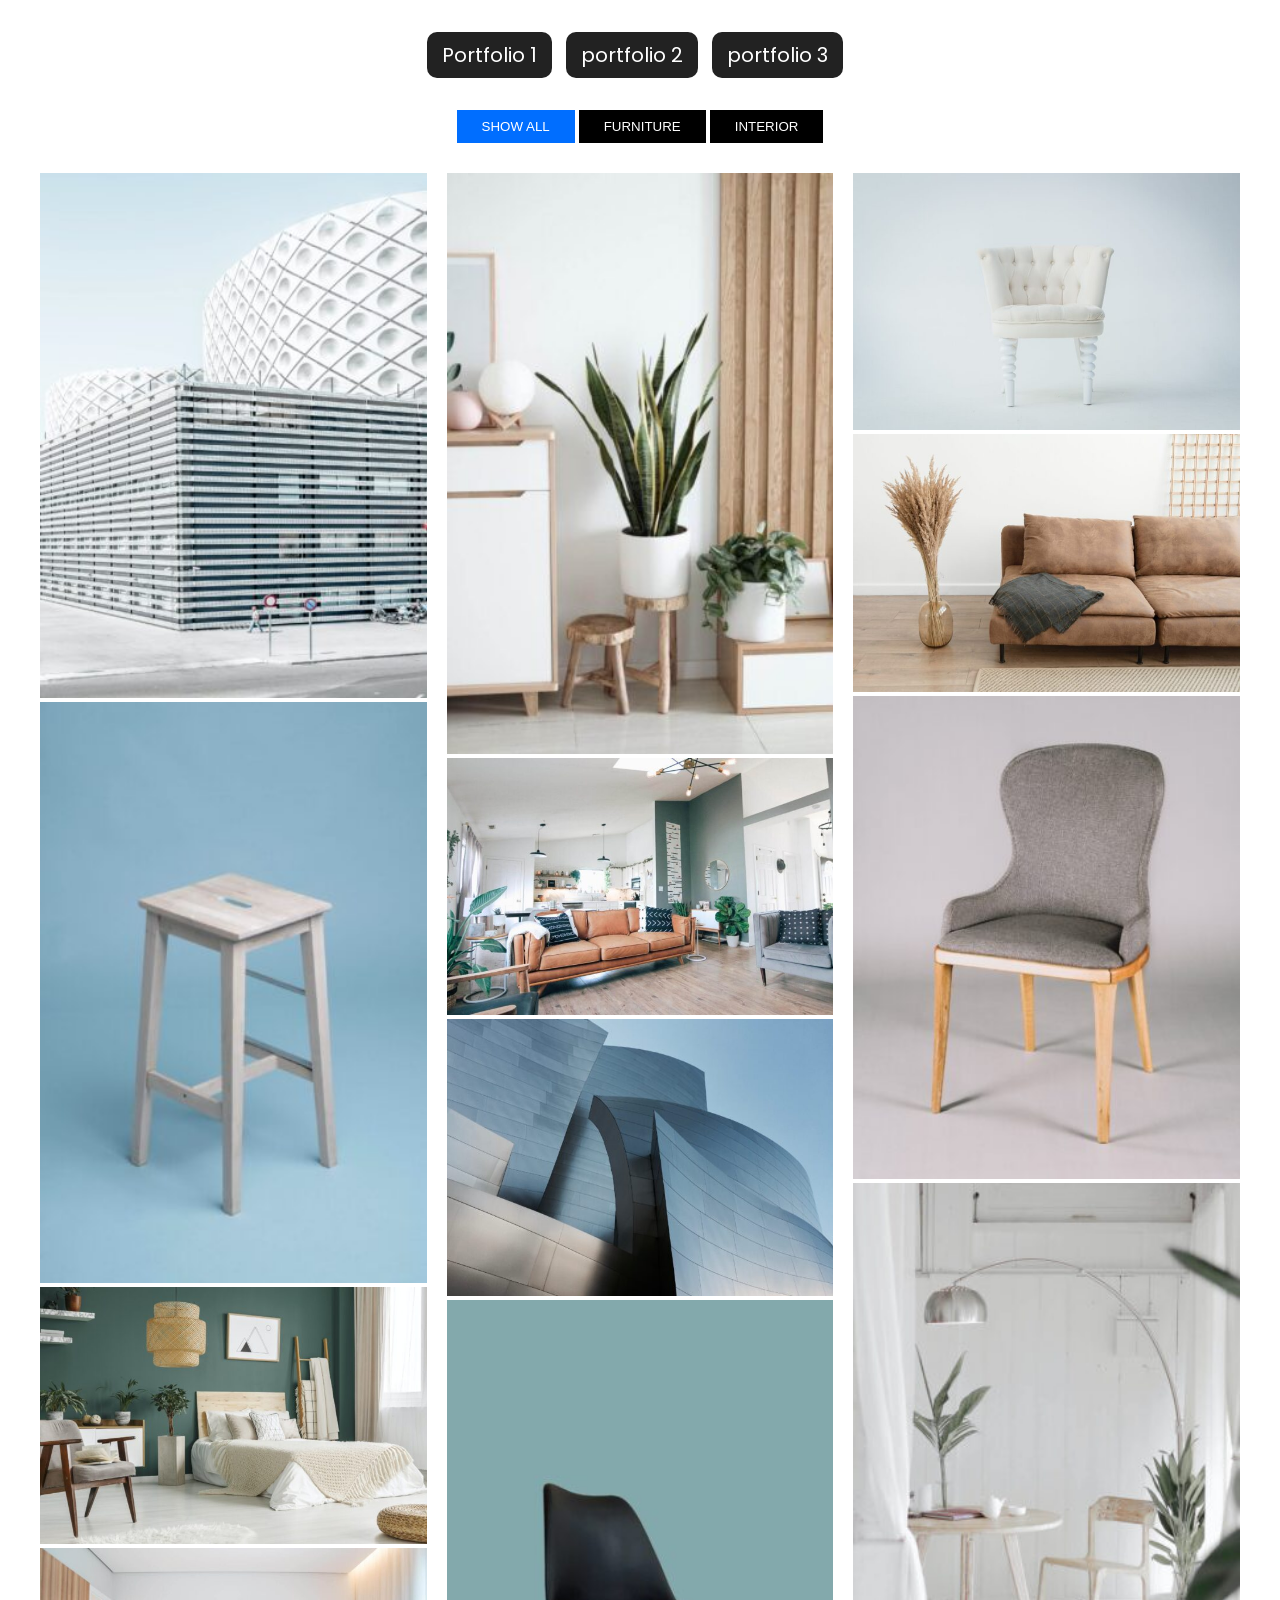
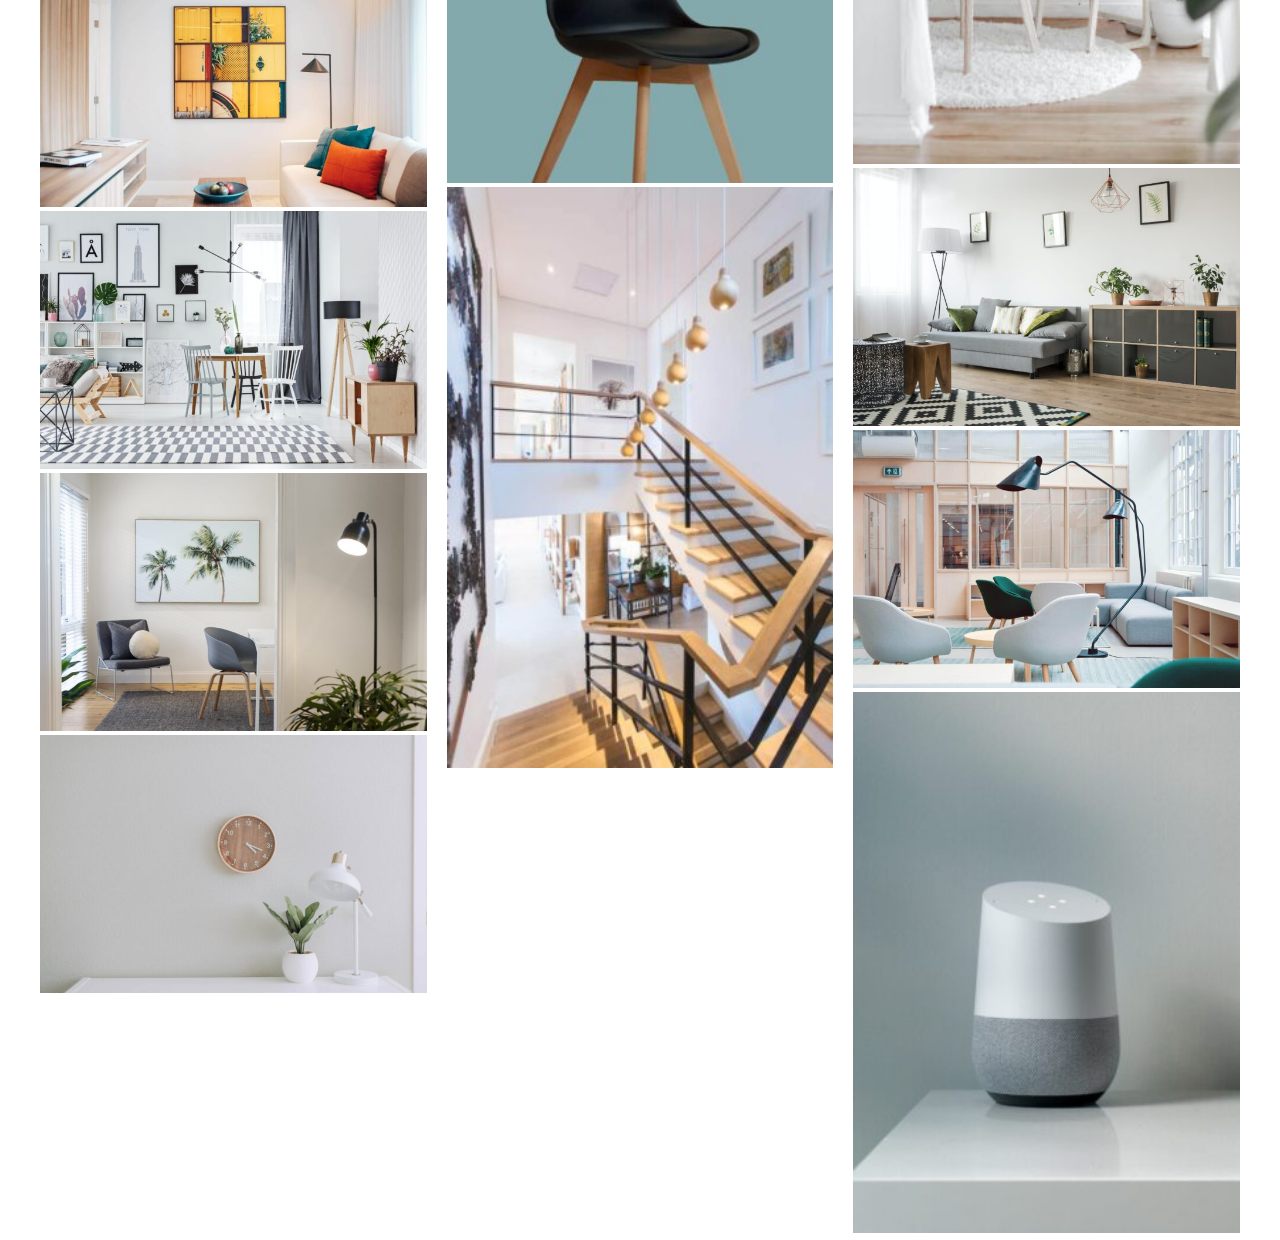
==== portfolio2.html @ a108051e "update file" ====
<!DOCTYPE html>
<html lang="en">
  <head>
    <meta charset="UTF-8" />
    <meta name="viewport" content="width=device-width, initial-scale=1.0" />
    <title>portfolio section 2</title>
    <!-- ========== grid css ========== -->
    <link rel="stylesheet" href="assets/css/grid.css" />
    <!-- ========== style css ========== -->
    <link rel="stylesheet" href="assets/css/style.css" />
    <!-- ========== justified-gallery-css ========== -->
    <link rel="stylesheet" href="assets/css/justifiedGallery.css" />
  </head>
  <body>
    <!-- ========== portfolio-2 start =========== -->
    <div class="pagination">
      <a href="index.html" class="active">Portfolio 1</a>
      <a href="portfolio2.html">portfolio 2</a>
      <a href="portfolio3.html">portfolio 3</a>
    </div>
    <section class="portfolio2">
      <div class="row">
        <div class="col-lg-12">
          <div class="portfolio-menu mb-30">
            <button class="active" data-filter="*">show all</button>
            <button data-filter=".cat1">Furniture</button>
            <button data-filter=".cat2">Interior</button>
          </div>
        </div>
      </div>
      <div class="row portfolio-active">
        <div class="col-lg-4 grid-item cat2">
          <div class="portfolio2__item">
            <img src="assets/img/img13.jpg" alt="portfolio2" />
            <div class="portfolio2__item__content">
              <div class="portfolio2__item__main">
                <div class="portfolio2__item__title">
                  <h3>Amet Facilisis</h3>
                  <span>Addison Riley</span>
                </div>
                <a href="#">view</a>
              </div>
            </div>
          </div>
        </div>

        <div class="col-lg-4 grid-item cat2 cat1">
          <div class="portfolio2__item">
            <img src="assets/img/img7.jpg" alt="portfolio2" />
            <div class="portfolio2__item__content">
              <div class="portfolio2__item__main">
                <div class="portfolio2__item__title">
                  <h3>Aliquet Lectus</h3>
                  <span>Reilly Peck</span>
                </div>
                <a href="#">view</a>
              </div>
            </div>
          </div>
        </div>

        <div class="col-lg-4 grid-item cat1">
          <div class="portfolio2__item">
            <img src="assets/img/img4.jpg" alt="portfolio2" />
            <div class="portfolio2__item__content">
              <div class="portfolio2__item__main">
                <div class="portfolio2__item__title">
                  <h3>Aliqua Vivamus</h3>
                  <span>Funiture</span>
                </div>
                <a href="#">view</a>
              </div>
            </div>
          </div>
        </div>

        <div class="col-lg-4 grid-item cat1">
          <div class="portfolio2__item">
            <img src="assets/img/img8.jpg" alt="portfolio2" />
            <div class="portfolio2__item__content">
              <div class="portfolio2__item__main">
                <div class="portfolio2__item__title">
                  <h3>Aliqua Vivamus</h3>
                  <span>Funiture</span>
                </div>
                <a href="#">view</a>
              </div>
            </div>
          </div>
        </div>

        <div class="col-lg-4 grid-item cat1">
          <div class="portfolio2__item">
            <img src="assets/img/img3.jpg" alt="portfolio2" />
            <div class="portfolio2__item__content">
              <div class="portfolio2__item__main">
                <div class="portfolio2__item__title">
                  <h3>Aliqua Vivamus</h3>
                  <span>Funiture</span>
                </div>
                <a href="#">view</a>
              </div>
            </div>
          </div>
        </div>

        <div class="col-lg-4 grid-item cat1">
          <div class="portfolio2__item">
            <img src="assets/img/img1.jpg" alt="portfolio2" />
            <div class="portfolio2__item__content">
              <div class="portfolio2__item__main">
                <div class="portfolio2__item__title">
                  <h3>Aliqua Vivamus</h3>
                  <span>Funiture</span>
                </div>
                <a href="#">view</a>
              </div>
            </div>
          </div>
        </div>

        <div class="col-lg-4 grid-item cat1">
          <div class="portfolio2__item">
            <img src="assets/img/img9.jpg" alt="portfolio2" />
            <div class="portfolio2__item__content">
              <div class="portfolio2__item__main">
                <div class="portfolio2__item__title">
                  <h3>Aliqua Vivamus</h3>
                  <span>Funiture</span>
                </div>
                <a href="#">view</a>
              </div>
            </div>
          </div>
        </div>

        <div class="col-lg-4 grid-item">
            <div class="portfolio2__item">
              <img src="assets/img/img14.jpg" alt="portfolio2" />
              <div class="portfolio2__item__content">
                <div class="portfolio2__item__main">
                  <div class="portfolio2__item__title">
                    <h3>Aliqua Vivamus</h3>
                    <span>Funiture</span>
                  </div>
                  <a href="#">view</a>
                </div>
              </div>
            </div>
          </div>

          <div class="col-lg-4 grid-item cat1">
            <div class="portfolio2__item">
              <img src="assets/img/img5.jpg" alt="portfolio2" />
              <div class="portfolio2__item__content">
                <div class="portfolio2__item__main">
                  <div class="portfolio2__item__title">
                    <h3>Aliqua Vivamus</h3>
                    <span>Funiture</span>
                  </div>
                  <a href="#">view</a>
                </div>
              </div>
            </div>
          </div>

          <div class="col-lg-4 grid-item cat2">
            <div class="portfolio2__item">
              <img src="assets/img/img2.jpg" alt="portfolio2" />
              <div class="portfolio2__item__content">
                <div class="portfolio2__item__main">
                  <div class="portfolio2__item__title">
                    <h3>Aliqua Vivamus</h3>
                    <span>Funiture</span>
                  </div>
                  <a href="#">view</a>
                </div>
              </div>
            </div>
          </div>

          <div class="col-lg-4 grid-item cat1">
            <div class="portfolio2__item">
              <img src="assets/img/img10.jpg" alt="portfolio2" />
              <div class="portfolio2__item__content">
                <div class="portfolio2__item__main">
                  <div class="portfolio2__item__title">
                    <h3>Aliqua Vivamus</h3>
                    <span>Funiture</span>
                  </div>
                  <a href="#">view</a>
                </div>
              </div>
            </div>
          </div>

          <div class="col-lg-4 grid-item cat1">
            <div class="portfolio2__item">
              <img src="assets/img/img15.jpg" alt="portfolio2" />
              <div class="portfolio2__item__content">
                <div class="portfolio2__item__main">
                  <div class="portfolio2__item__title">
                    <h3>Aliqua Vivamus</h3>
                    <span>Funiture</span>
                  </div>
                  <a href="#">view</a>
                </div>
              </div>
            </div>
          </div>

          <div class="col-lg-4 grid-item cat2">
            <div class="portfolio2__item">
              <img src="assets/img/img16.jpg" alt="portfolio2" />
              <div class="portfolio2__item__content">
                <div class="portfolio2__item__main">
                  <div class="portfolio2__item__title">
                    <h3>Aliqua Vivamus</h3>
                    <span>Funiture</span>
                  </div>
                  <a href="#">view</a>
                </div>
              </div>
            </div>
          </div>

          <div class="col-lg-4 grid-item cat2">
            <div class="portfolio2__item">
              <img src="assets/img/img17.jpg" alt="portfolio2" />
              <div class="portfolio2__item__content">
                <div class="portfolio2__item__main">
                  <div class="portfolio2__item__title">
                    <h3>Aliqua Vivamus</h3>
                    <span>Funiture</span>
                  </div>
                  <a href="#">view</a>
                </div>
              </div>
            </div>
          </div>

          <div class="col-lg-4 grid-item cat2">
            <div class="portfolio2__item">
              <img src="assets/img/img18.jpg" alt="portfolio2" />
              <div class="portfolio2__item__content">
                <div class="portfolio2__item__main">
                  <div class="portfolio2__item__title">
                    <h3>Aliqua Vivamus</h3>
                    <span>Funiture</span>
                  </div>
                  <a href="#">view</a>
                </div>
              </div>
            </div>
          </div>

          <div class="col-lg-4 grid-item cat1">
            <div class="portfolio2__item">
              <img src="assets/img/img19.jpg" alt="portfolio2" />
              <div class="portfolio2__item__content">
                <div class="portfolio2__item__main">
                  <div class="portfolio2__item__title">
                    <h3>Aliqua Vivamus</h3>
                    <span>Funiture</span>
                  </div>
                  <a href="#">view</a>
                </div>
              </div>
            </div>
          </div>

          <div class="col-lg-4 grid-item cat2">
            <div class="portfolio2__item">
              <img src="assets/img/img20.jpg" alt="portfolio2" />
              <div class="portfolio2__item__content">
                <div class="portfolio2__item__main">
                  <div class="portfolio2__item__title">
                    <h3>Aliqua Vivamus</h3>
                    <span>Funiture</span>
                  </div>
                  <a href="#">view</a>
                </div>
              </div>
            </div>
          </div>

          <div class="col-lg-4 grid-item cat2">
            <div class="portfolio2__item">
              <img src="assets/img/img11.jpg" alt="portfolio2" />
              <div class="portfolio2__item__content">
                <div class="portfolio2__item__main">
                  <div class="portfolio2__item__title">
                    <h3>Aliqua Vivamus</h3>
                    <span>Funiture</span>
                  </div>
                  <a href="#">view</a>
                </div>
              </div>
            </div>
          </div>

          <div class="col-lg-4 grid-item">
            <div class="portfolio2__item">
              <img src="assets/img/img12.jpg" alt="portfolio2" />
              <div class="portfolio2__item__content">
                <div class="portfolio2__item__main">
                  <div class="portfolio2__item__title">
                    <h3>Aliqua Vivamus</h3>
                    <span>Funiture</span>
                  </div>
                  <a href="#">view</a>
                </div>
              </div>
            </div>
          </div>
      </div>
    </section>
    <!-- ========== Portfolio-2 end ========== -->

    <!-- ========== jquery js ========== -->
    <script src="assets/js/code.jquery.com_jquery-1.12.4.min.js"></script>
    <!-- ========== justified-gallery-js ========== -->
    <script src="assets/js/jquery.justifiedGallery.js"></script>
    <!-- ========== isotop min js =========== -->
    <script src="assets/js/unpkg.com_isotope-layout@3.0.6_dist_isotope.pkgd.min.js"></script>
    <!-- ========== plugins js ========== -->
    <script src="assets/js/plugins.js"></script>
    <!-- =========== custom js ========== -->
    <script src="assets/js/main.js"></script>
  </body>
</html>
---- assets/css/grid.css ----
.container-fluid,.container{margin-left:auto;margin-right:auto;width:100%;padding-left:40px;padding-right:40px;box-sizing:border-box}.container{max-width:1470px}.row{margin-left:-10px;margin-right:-10px;box-sizing:border-box;font-size:0}.row>*{font-size:1rem}[class^=col-],[class*=" col-"]{display:inline-block;vertical-align:top;width:100%;min-height:1px;padding-left:10px;padding-right:10px;box-sizing:border-box}.col-1{width:8.3333333333%}.col-offset-1{margin-left:8.3333333333%}.col-2{width:16.6666666667%}.col-offset-2{margin-left:16.6666666667%}.col-3{width:25%}.col-offset-3{margin-left:25%}.col-4{width:33.3333333333%}.col-offset-4{margin-left:33.3333333333%}.col-5{width:41.6666666667%}.col-offset-5{margin-left:41.6666666667%}.col-6{width:50%}.col-offset-6{margin-left:50%}.col-7{width:58.3333333333%}.col-offset-7{margin-left:58.3333333333%}.col-8{width:66.6666666667%}.col-offset-8{margin-left:66.6666666667%}.col-9{width:75%}.col-offset-9{margin-left:75%}.col-10{width:83.3333333333%}.col-offset-10{margin-left:83.3333333333%}.col-11{width:91.6666666667%}.col-offset-11{margin-left:91.6666666667%}.col-12{width:100%}.col-offset-12{margin-left:100%}@media(min-width: 600px){.col-sm-offset-0{margin-left:0}.col-sm-1{width:8.3333333333%}.col-sm-offset-1{margin-left:8.3333333333%}.col-sm-2{width:16.6666666667%}.col-sm-offset-2{margin-left:16.6666666667%}.col-sm-3{width:25%}.col-sm-offset-3{margin-left:25%}.col-sm-4{width:33.3333333333%}.col-sm-offset-4{margin-left:33.3333333333%}.col-sm-5{width:41.6666666667%}.col-sm-offset-5{margin-left:41.6666666667%}.col-sm-6{width:50%}.col-sm-offset-6{margin-left:50%}.col-sm-7{width:58.3333333333%}.col-sm-offset-7{margin-left:58.3333333333%}.col-sm-8{width:66.6666666667%}.col-sm-offset-8{margin-left:66.6666666667%}.col-sm-9{width:75%}.col-sm-offset-9{margin-left:75%}.col-sm-10{width:83.3333333333%}.col-sm-offset-10{margin-left:83.3333333333%}.col-sm-11{width:91.6666666667%}.col-sm-offset-11{margin-left:91.6666666667%}.col-sm-12{width:100%}.col-sm-offset-12{margin-left:100%}}@media(min-width: 900px){.col-md-offset-0{margin-left:0}.col-md-1{width:8.3333333333%}.col-md-offset-1{margin-left:8.3333333333%}.col-md-2{width:16.6666666667%}.col-md-offset-2{margin-left:16.6666666667%}.col-md-3{width:25%}.col-md-offset-3{margin-left:25%}.col-md-4{width:33.3333333333%}.col-md-offset-4{margin-left:33.3333333333%}.col-md-5{width:41.6666666667%}.col-md-offset-5{margin-left:41.6666666667%}.col-md-6{width:50%}.col-md-offset-6{margin-left:50%}.col-md-7{width:58.3333333333%}.col-md-offset-7{margin-left:58.3333333333%}.col-md-8{width:66.6666666667%}.col-md-offset-8{margin-left:66.6666666667%}.col-md-9{width:75%}.col-md-offset-9{margin-left:75%}.col-md-10{width:83.3333333333%}.col-md-offset-10{margin-left:83.3333333333%}.col-md-11{width:91.6666666667%}.col-md-offset-11{margin-left:91.6666666667%}.col-md-12{width:100%}.col-md-offset-12{margin-left:100%}}@media(min-width: 1200px){.col-lg-offset-0{margin-left:0}.col-lg-1{width:8.3333333333%}.col-lg-offset-1{margin-left:8.3333333333%}.col-lg-2{width:16.6666666667%}.col-lg-offset-2{margin-left:16.6666666667%}.col-lg-3{width:25%}.col-lg-offset-3{margin-left:25%}.col-lg-4{width:33.3333333333%}.col-lg-offset-4{margin-left:33.3333333333%}.col-lg-5{width:41.6666666667%}.col-lg-offset-5{margin-left:41.6666666667%}.col-lg-6{width:50%}.col-lg-offset-6{margin-left:50%}.col-lg-7{width:58.3333333333%}.col-lg-offset-7{margin-left:58.3333333333%}.col-lg-8{width:66.6666666667%}.col-lg-offset-8{margin-left:66.6666666667%}.col-lg-9{width:75%}.col-lg-offset-9{margin-left:75%}.col-lg-10{width:83.3333333333%}.col-lg-offset-10{margin-left:83.3333333333%}.col-lg-11{width:91.6666666667%}.col-lg-offset-11{margin-left:91.6666666667%}.col-lg-12{width:100%}.col-lg-offset-12{margin-left:100%}}@media(min-width: 1800px){.col-xl-offset-0{margin-left:0}.col-xl-1{width:8.3333333333%}.col-xl-offset-1{margin-left:8.3333333333%}.col-xl-2{width:16.6666666667%}.col-xl-offset-2{margin-left:16.6666666667%}.col-xl-3{width:25%}.col-xl-offset-3{margin-left:25%}.col-xl-4{width:33.3333333333%}.col-xl-offset-4{margin-left:33.3333333333%}.col-xl-5{width:41.6666666667%}.col-xl-offset-5{margin-left:41.6666666667%}.col-xl-6{width:50%}.col-xl-offset-6{margin-left:50%}.col-xl-7{width:58.3333333333%}.col-xl-offset-7{margin-left:58.3333333333%}.col-xl-8{width:66.6666666667%}.col-xl-offset-8{margin-left:66.6666666667%}.col-xl-9{width:75%}.col-xl-offset-9{margin-left:75%}.col-xl-10{width:83.3333333333%}.col-xl-offset-10{margin-left:83.3333333333%}.col-xl-11{width:91.6666666667%}.col-xl-offset-11{margin-left:91.6666666667%}.col-xl-12{width:100%}.col-xl-offset-12{margin-left:100%}}
---- assets/css/style.css ----
@import url("https://fonts.googleapis.com/css2?family=Poppins:wght@300;400;500;600;700;800;900&display=swap");
.portfolio1 {
  padding-left: 20px; }
  .portfolio1 .portfolio__item {
    position: relative; }
    .portfolio1 .portfolio__item img {
      height: auto;
      position: relative;
      width: 100% !important;
      transition: all 0.5s;
      z-index: 999;
      bottom: -6px; }
    .portfolio1 .portfolio__item__content {
      position: absolute;
      bottom: 0;
      top: auto;
      color: #222;
      background: #f0be8bff;
      padding: 20px;
      left: 0;
      right: 0; }
    .portfolio1 .portfolio__item__main {
      display: flex;
      justify-content: space-between; }
      .portfolio1 .portfolio__item__main a {
        text-decoration: none;
        padding: 7px 17px;
        color: #fff;
        border-radius: 50px;
        transition: all 0.3s;
        background-color: #e89645ff;
        position: absolute;
        right: 20px;
        top: 50%;
        transform: translateY(-50%); }
        .portfolio1 .portfolio__item__main a:hover {
          background-color: #4b4b4bff;
          color: #fff; }
    .portfolio1 .portfolio__item__title h3 {
      margin: 0 !important;
      margin-bottom: 5px !important;
      color: #222;
      font-size: 19px;
      font-weight: 500;
      font-family: 'Poppins', sans-serif; }
    .portfolio1 .portfolio__item__title span {
      color: #222;
      font-weight: 400;
      font-size: 15px; }

.portfolio__item:hover img {
  transform: translateY(-90px); }

.portfolio2 {
  padding: 0 40px; }
  .portfolio2__item {
    position: relative;
    overflow: hidden; }
    .portfolio2__item img {
      transition: all 0.5s;
      width: 100%; }
    .portfolio2__item__content {
      left: 0;
      right: 0;
      padding: 20px;
      background: #b6ebe1ff;
      position: absolute;
      opacity: 0;
      transform: translateY(100%);
      top: auto;
      transition: all 0.5s; }
    .portfolio2__item__main {
      display: flex;
      justify-content: space-between; }
      .portfolio2__item__main a {
        background-color: #222;
        color: #fff;
        text-decoration: none;
        padding: 7px 17px;
        position: absolute;
        right: 20px;
        top: 50%;
        transform: translateY(-50%);
        border-radius: 50px;
        transition: all 0.3s; }
        .portfolio2__item__main a:hover {
          background-color: #2e2e2eff; }
    .portfolio2__item__title h3 {
      margin: 0;
      margin-bottom: 5px !important;
      color: #222;
      font-size: 19px;
      font-weight: 500;
      font-family: 'Poppins' sans-serif; }
    .portfolio2__item__title span {
      color: #222;
      font-weight: 400;
      font-size: 15px; }
    .portfolio2__item:hover img {
      transform: translateY(-50px); }
    .portfolio2__item:hover .portfolio2__item__content {
      opacity: 1;
      bottom: 0;
      transform: translateY(0); }

.mb-30 {
  margin-bottom: 30px; }

.portfolio-single img {
  width: 100%; }

.portfolio-menu {
  text-align: center; }

.portfolio-menu button {
  background: #000;
  border: none;
  color: #fff;
  padding: 9px 25px;
  text-transform: uppercase; }

.portfolio-menu button.active {
  background: #006eff; }

.portfolio3 {
  padding-left: 20px; }
  .portfolio3__item {
    position: relative; }
    .portfolio3__item img {
      width: 100%; }
    .portfolio3__item__content {
      text-align: center;
      position: absolute;
      top: 50%;
      left: 50%;
      transform: translate(-50%, -50%);
      color: #fff;
      opacity: 0;
      transition: all 0.5s;
      z-index: 99; }
      .portfolio3__item__content h3 {
        margin: 0;
        font-size: 15px;
        font-weight: 700;
        margin-bottom: 7px; }
      .portfolio3__item__content span {
        font-size: 12px;
        font-weight: 400; }
    .portfolio3__item:hover .portfolio3__item__content {
      opacity: 1; }

[class*="animation__"]::before {
  content: "";
  position: absolute;
  top: 0;
  left: 0;
  width: 100%;
  height: 100%;
  background-color: #4040bdd8;
  opacity: 0;
  transition: all 0.5s; }

.animation__zoom-in::before {
  transform: scale(0.5); }

.animation__zoom-in:hover::before {
  opacity: 0.9;
  transform: scale(1); }

.animation__zoom-out img {
  transition: all 0.5s; }

.animation__zoom-out::before {
  transform: scale(0.5);
  z-index: 2; }

.animation__zoom-out:hover img {
  transform: scale(0.5); }

.animation__zoom-out:hover::before {
  opacity: 1;
  transform: scale(1); }

.animation__zoom-image {
  overflow: hidden; }
  .animation__zoom-image img {
    transition: all 0.5s; }
  .animation__zoom-image:hover::before {
    opacity: 1;
    z-index: 2; }
  .animation__zoom-image:hover img {
    transform: scale(1.3); }

.animation__zoom-gradient:hover::before {
  opacity: 1;
  z-index: 2; }

.animation__zoom-right {
  overflow: hidden; }
  .animation__zoom-right::before {
    top: 0;
    bottom: 0;
    left: 50%;
    right: 50%;
    transition: 0.5s;
    opacity: 0; }
  .animation__zoom-right:hover:before {
    left: 0;
    opacity: 1;
    right: 0; }

.animation__zoom-left {
  overflow: hidden; }
  .animation__zoom-left::before {
    height: 100%;
    width: 0;
    left: 0;
    transition: 0.5s;
    opacity: 0; }
  .animation__zoom-left:hover:before {
    width: 100%;
    opacity: 1; }

.animation__zoom-shift {
  overflow: hidden; }
  .animation__zoom-shift::before {
    width: 100%;
    height: 0;
    top: 0;
    opacity: 0;
    transition: all 0.5s; }
  .animation__zoom-shift:hover:before {
    opacity: 1;
    height: 100%;
    bottom: 0; }

.animation__zoom-top {
  overflow: hidden; }
  .animation__zoom-top::before {
    transition: 0.5s;
    opacity: 0;
    transform: translateY(100%); }
  .animation__zoom-top:hover:before {
    opacity: 1;
    transform: translateY(0); }

* {
  margin: 0;
  padding: 0;
  box-sizing: border-box; }

body {
  font-family: 'Poppins', sans-serif; }

.pagination {
  padding: 40px 0;
  text-align: center; }
  .pagination a {
    color: #fff;
    background: #222;
    padding: 9px 15px;
    font-size: 20px;
    font-weight: 400;
    text-align: center;
    margin-right: 10px;
    border-radius: 10px;
    text-decoration: none;
    transition: all 0.3s; }
---- assets/css/justifiedGallery.css ----
/*!
 * justifiedGallery - v3.8.0
 * http://miromannino.github.io/Justified-Gallery/
 * Copyright (c) 2020 Miro Mannino
 * Licensed under the MIT license.
 */
.justified-gallery {
  width: 100%;
  position: relative;
  overflow: hidden;
}
.justified-gallery > a,
.justified-gallery > div,
.justified-gallery > figure {
  position: absolute;
  display: inline-block;
  overflow: hidden;
  /* background: #888888; To have gray placeholders while the gallery is loading with waitThumbnailsLoad = false */
  filter: "alpha(opacity=10)";
  opacity: 0.1;
  margin: 0;
  padding: 0;
}
.justified-gallery > a > img,
.justified-gallery > div > img,
.justified-gallery > figure > img,
.justified-gallery > a > a > img,
.justified-gallery > div > a > img,
.justified-gallery > figure > a > img,
.justified-gallery > a > svg,
.justified-gallery > div > svg,
.justified-gallery > figure > svg,
.justified-gallery > a > a > svg,
.justified-gallery > div > a > svg,
.justified-gallery > figure > a > svg {
  position: absolute;
  top: 50%;
  left: 50%;
  margin: 0;
  padding: 0;
  border: none;
  filter: "alpha(opacity=0)";
  opacity: 0;
}
.justified-gallery > a > .jg-caption,
.justified-gallery > div > .jg-caption,
.justified-gallery > figure > .jg-caption {
  display: none;
  position: absolute;
  bottom: 0;
  padding: 5px;
  background-color: #000000;
  left: 0;
  right: 0;
  margin: 0;
  color: white;
  font-size: 12px;
  font-weight: 300;
  font-family: sans-serif;
}
.justified-gallery > a > .jg-caption.jg-caption-visible,
.justified-gallery > div > .jg-caption.jg-caption-visible,
.justified-gallery > figure > .jg-caption.jg-caption-visible {
  display: initial;
  filter: "alpha(opacity=70)";
  opacity: 0.7;
  -webkit-transition: opacity 500ms ease-in;
  -moz-transition: opacity 500ms ease-in;
  -o-transition: opacity 500ms ease-in;
  transition: opacity 500ms ease-in;
}
.justified-gallery > .jg-entry-visible {
  filter: "alpha(opacity=100)";
  opacity: 1;
  background: none;
}
.justified-gallery > .jg-entry-visible > img,
.justified-gallery > .jg-entry-visible > a > img,
.justified-gallery > .jg-entry-visible > svg,
.justified-gallery > .jg-entry-visible > a > svg {
  filter: "alpha(opacity=100)";
  opacity: 1;
  -webkit-transition: opacity 500ms ease-in;
  -moz-transition: opacity 500ms ease-in;
  -o-transition: opacity 500ms ease-in;
  transition: opacity 500ms ease-in;
}
.justified-gallery > .jg-filtered {
  display: none;
}
.justified-gallery > .jg-spinner {
  position: absolute;
  bottom: 0;
  margin-left: -24px;
  padding: 10px 0 10px 0;
  left: 50%;
  filter: "alpha(opacity=100)";
  opacity: 1;
  overflow: initial;
}
.justified-gallery > .jg-spinner > span {
  display: inline-block;
  filter: "alpha(opacity=0)";
  opacity: 0;
  width: 8px;
  height: 8px;
  margin: 0 4px 0 4px;
  background-color: #000;
  border-radius: 6px;
}
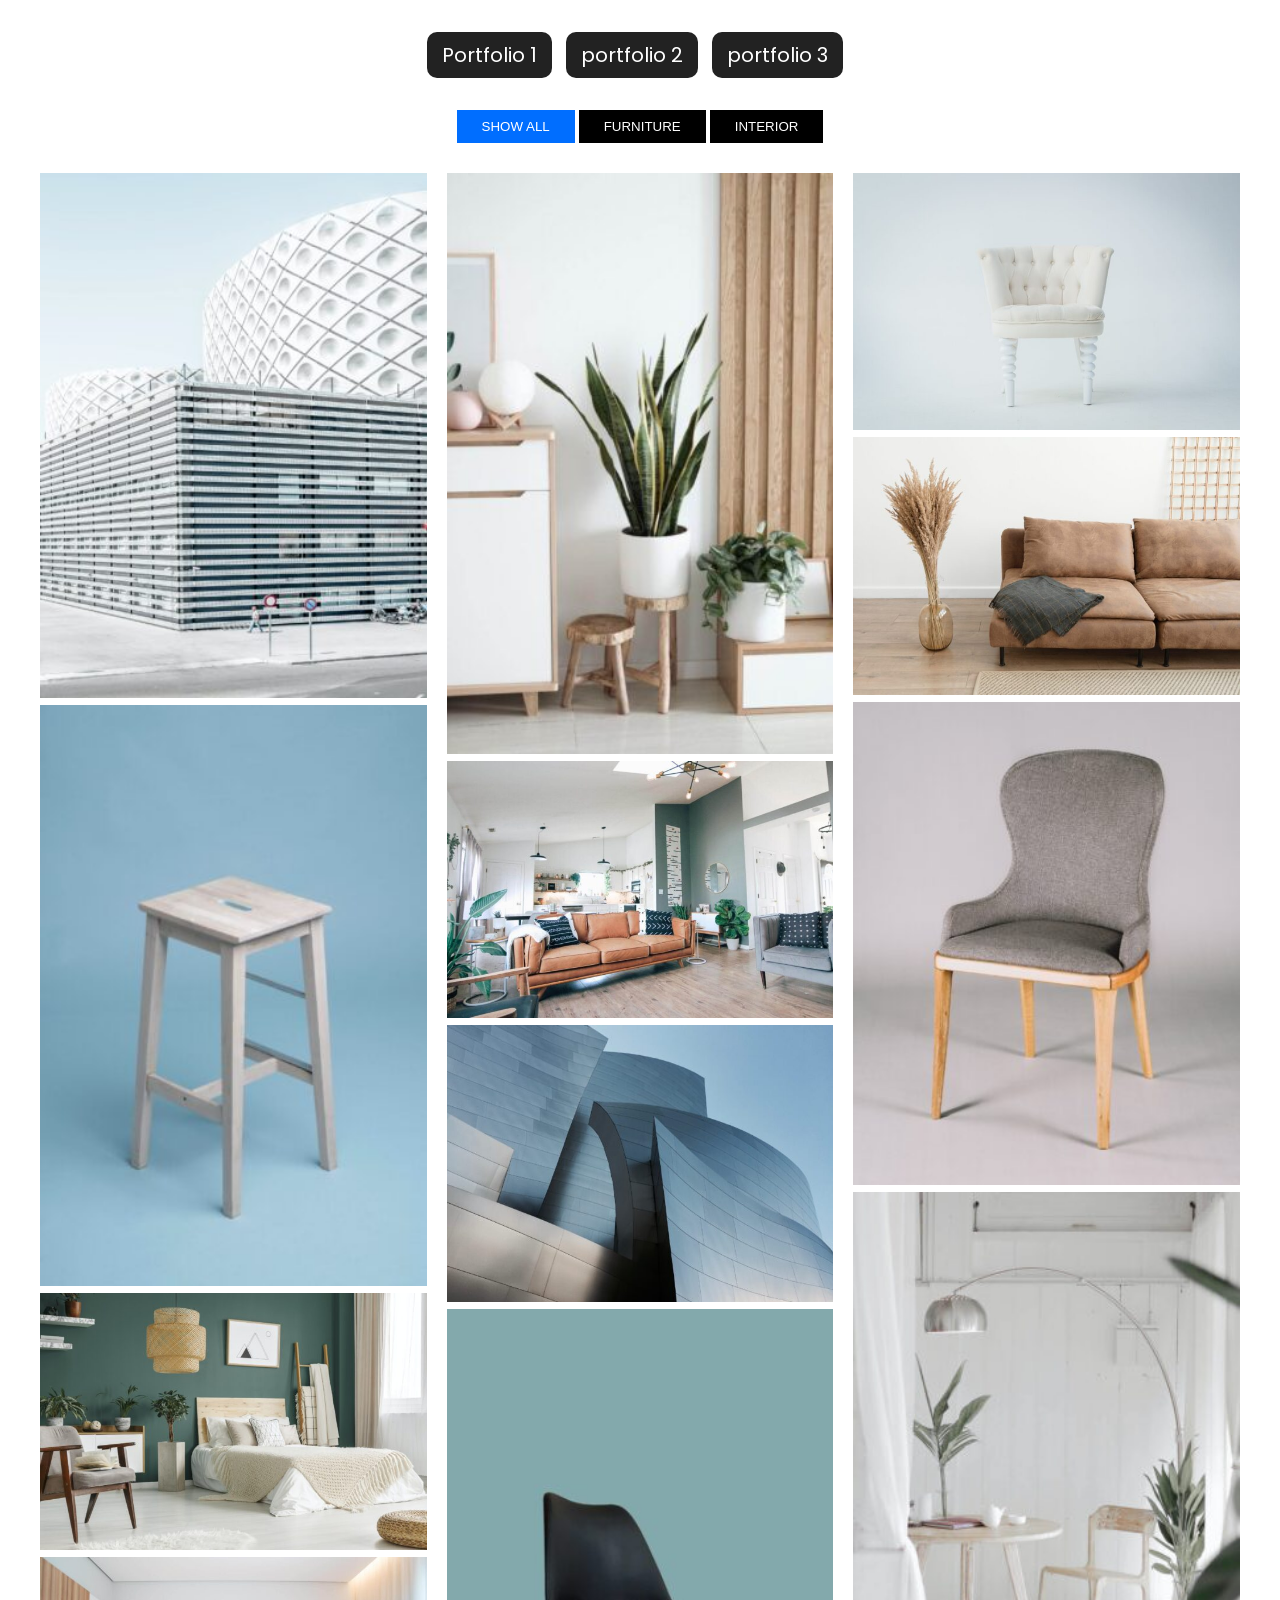
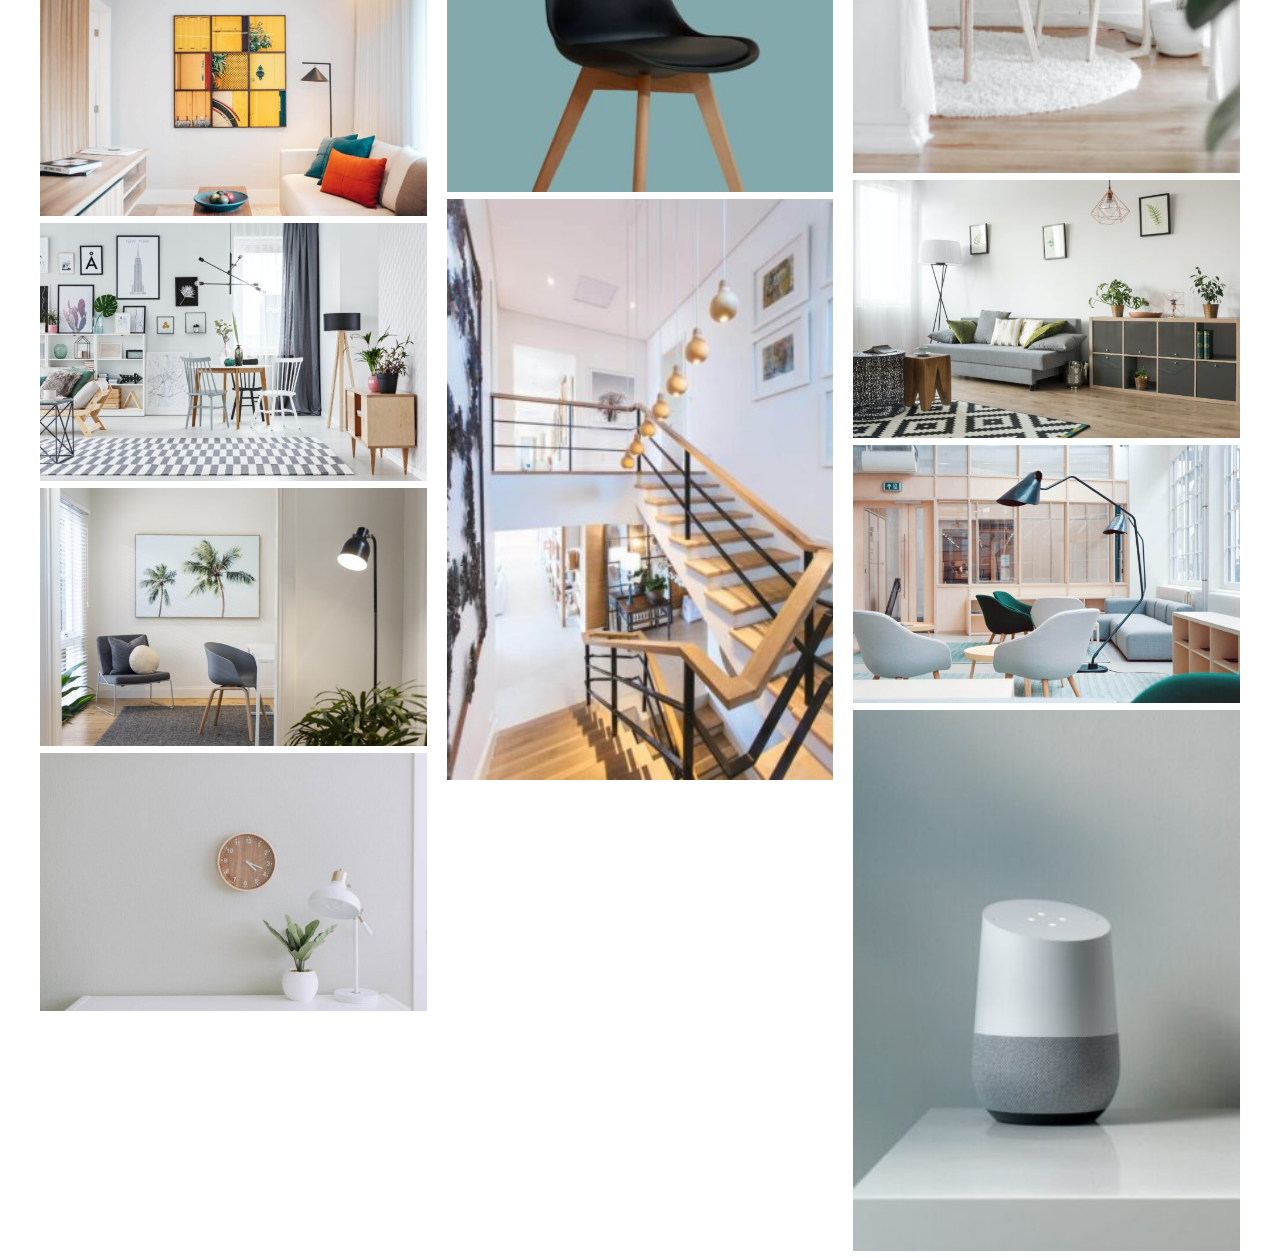
==== commit c51224b2: "update all" ====
--- a/portfolio2.html
+++ b/portfolio2.html
@@ -19,301 +19,301 @@
       <a href="portfolio3.html">portfolio 3</a>
     </div>
     <section class="portfolio2">
-      <div class="row">
-        <div class="col-lg-12">
-          <div class="portfolio-menu mb-30">
-            <button class="active" data-filter="*">show all</button>
-            <button data-filter=".cat1">Furniture</button>
-            <button data-filter=".cat2">Interior</button>
-          </div>
+        <div class="row">
+            <div class="col-lg-12">
+                <div class="portfolio-menu mb-30">
+                    <button class="active" data-filter="*">show all</button>
+                    <button data-filter=".cat1">Furniture</button>
+                    <button data-filter=".cat2">Interior</button>
+                </div>
+            </div>
         </div>
-      </div>
-      <div class="row portfolio-active">
-        <div class="col-lg-4 grid-item cat2">
-          <div class="portfolio2__item">
-            <img src="assets/img/img13.jpg" alt="portfolio2" />
-            <div class="portfolio2__item__content">
-              <div class="portfolio2__item__main">
-                <div class="portfolio2__item__title">
-                  <h3>Amet Facilisis</h3>
-                  <span>Addison Riley</span>
-                </div>
-                <a href="#">view</a>
-              </div>
-            </div>
-          </div>
+        <div class="row portfolio-active">
+            <div class="col-lg-4 grid-item cat2">
+                <div class="portfolio2__item">
+                    <img src="assets/img/img13.jpg" alt="portfolio2" />
+                    <div class="portfolio2__item__content">
+                        <div class="portfolio2__item__main">
+                            <div class="portfolio2__item__title">
+                                <h3>Amet Facilisis</h3>
+                                <span>Addison Riley</span>
+                            </div>
+                            <a href="#">view</a>
+                        </div>
+                    </div>
+                </div>
+            </div>
+
+            <div class="col-lg-4 grid-item cat2 cat1">
+                <div class="portfolio2__item">
+                    <img src="assets/img/img7.jpg" alt="portfolio2" />
+                    <div class="portfolio2__item__content">
+                        <div class="portfolio2__item__main">
+                            <div class="portfolio2__item__title">
+                                <h3>Aliquet Lectus</h3>
+                                <span>Reilly Peck</span>
+                            </div>
+                            <a href="#">view</a>
+                        </div>
+                    </div>
+                </div>
+            </div>
+
+            <div class="col-lg-4 grid-item cat1">
+                <div class="portfolio2__item">
+                    <img src="assets/img/img4.jpg" alt="portfolio2" />
+                    <div class="portfolio2__item__content">
+                        <div class="portfolio2__item__main">
+                            <div class="portfolio2__item__title">
+                                <h3>Aliqua Vivamus</h3>
+                                <span>Funiture</span>
+                            </div>
+                            <a href="#">view</a>
+                        </div>
+                    </div>
+                </div>
+            </div>
+
+            <div class="col-lg-4 grid-item cat1">
+                <div class="portfolio2__item">
+                    <img src="assets/img/img8.jpg" alt="portfolio2" />
+                    <div class="portfolio2__item__content">
+                        <div class="portfolio2__item__main">
+                            <div class="portfolio2__item__title">
+                                <h3>Aliqua Vivamus</h3>
+                                <span>Funiture</span>
+                            </div>
+                            <a href="#">view</a>
+                        </div>
+                    </div>
+                </div>
+            </div>
+
+            <div class="col-lg-4 grid-item cat1">
+                <div class="portfolio2__item">
+                    <img src="assets/img/img3.jpg" alt="portfolio2" />
+                    <div class="portfolio2__item__content">
+                        <div class="portfolio2__item__main">
+                            <div class="portfolio2__item__title">
+                                <h3>Aliqua Vivamus</h3>
+                                <span>Funiture</span>
+                            </div>
+                            <a href="#">view</a>
+                        </div>
+                    </div>
+                </div>
+            </div>
+
+            <div class="col-lg-4 grid-item cat1">
+                <div class="portfolio2__item">
+                    <img src="assets/img/img1.jpg" alt="portfolio2" />
+                    <div class="portfolio2__item__content">
+                        <div class="portfolio2__item__main">
+                            <div class="portfolio2__item__title">
+                                <h3>Aliqua Vivamus</h3>
+                                <span>Funiture</span>
+                            </div>
+                            <a href="#">view</a>
+                        </div>
+                    </div>
+                </div>
+            </div>
+
+            <div class="col-lg-4 grid-item cat1">
+                <div class="portfolio2__item">
+                    <img src="assets/img/img9.jpg" alt="portfolio2" />
+                    <div class="portfolio2__item__content">
+                        <div class="portfolio2__item__main">
+                            <div class="portfolio2__item__title">
+                                <h3>Aliqua Vivamus</h3>
+                                <span>Funiture</span>
+                            </div>
+                            <a href="#">view</a>
+                        </div>
+                    </div>
+                </div>
+            </div>
+
+            <div class="col-lg-4 grid-item">
+                <div class="portfolio2__item">
+                    <img src="assets/img/img14.jpg" alt="portfolio2" />
+                    <div class="portfolio2__item__content">
+                        <div class="portfolio2__item__main">
+                            <div class="portfolio2__item__title">
+                                <h3>Aliqua Vivamus</h3>
+                                <span>Funiture</span>
+                            </div>
+                            <a href="#">view</a>
+                        </div>
+                    </div>
+                </div>
+            </div>
+
+            <div class="col-lg-4 grid-item cat1">
+                <div class="portfolio2__item">
+                    <img src="assets/img/img5.jpg" alt="portfolio2" />
+                    <div class="portfolio2__item__content">
+                        <div class="portfolio2__item__main">
+                            <div class="portfolio2__item__title">
+                                <h3>Aliqua Vivamus</h3>
+                                <span>Funiture</span>
+                            </div>
+                            <a href="#">view</a>
+                        </div>
+                    </div>
+                </div>
+            </div>
+
+            <div class="col-lg-4 grid-item cat2">
+                <div class="portfolio2__item">
+                    <img src="assets/img/img2.jpg" alt="portfolio2" />
+                    <div class="portfolio2__item__content">
+                        <div class="portfolio2__item__main">
+                            <div class="portfolio2__item__title">
+                                <h3>Aliqua Vivamus</h3>
+                                <span>Funiture</span>
+                            </div>
+                            <a href="#">view</a>
+                        </div>
+                    </div>
+                </div>
+            </div>
+
+            <div class="col-lg-4 grid-item cat1">
+                <div class="portfolio2__item">
+                    <img src="assets/img/img10.jpg" alt="portfolio2" />
+                    <div class="portfolio2__item__content">
+                        <div class="portfolio2__item__main">
+                            <div class="portfolio2__item__title">
+                                <h3>Aliqua Vivamus</h3>
+                                <span>Funiture</span>
+                            </div>
+                            <a href="#">view</a>
+                        </div>
+                    </div>
+                </div>
+            </div>
+
+            <div class="col-lg-4 grid-item cat1">
+                <div class="portfolio2__item">
+                    <img src="assets/img/img15.jpg" alt="portfolio2" />
+                    <div class="portfolio2__item__content">
+                        <div class="portfolio2__item__main">
+                            <div class="portfolio2__item__title">
+                                <h3>Aliqua Vivamus</h3>
+                                <span>Funiture</span>
+                            </div>
+                            <a href="#">view</a>
+                        </div>
+                    </div>
+                </div>
+            </div>
+
+            <div class="col-lg-4 grid-item cat2">
+                <div class="portfolio2__item">
+                    <img src="assets/img/img16.jpg" alt="portfolio2" />
+                    <div class="portfolio2__item__content">
+                        <div class="portfolio2__item__main">
+                            <div class="portfolio2__item__title">
+                                <h3>Aliqua Vivamus</h3>
+                                <span>Funiture</span>
+                            </div>
+                            <a href="#">view</a>
+                        </div>
+                    </div>
+                </div>
+            </div>
+
+            <div class="col-lg-4 grid-item cat2">
+                <div class="portfolio2__item">
+                    <img src="assets/img/img17.jpg" alt="portfolio2" />
+                    <div class="portfolio2__item__content">
+                        <div class="portfolio2__item__main">
+                            <div class="portfolio2__item__title">
+                                <h3>Aliqua Vivamus</h3>
+                                <span>Funiture</span>
+                            </div>
+                            <a href="#">view</a>
+                        </div>
+                    </div>
+                </div>
+            </div>
+
+            <div class="col-lg-4 grid-item cat2">
+                <div class="portfolio2__item">
+                    <img src="assets/img/img18.jpg" alt="portfolio2" />
+                    <div class="portfolio2__item__content">
+                        <div class="portfolio2__item__main">
+                            <div class="portfolio2__item__title">
+                                <h3>Aliqua Vivamus</h3>
+                                <span>Funiture</span>
+                            </div>
+                            <a href="#">view</a>
+                        </div>
+                    </div>
+                </div>
+            </div>
+
+            <div class="col-lg-4 grid-item cat1">
+                <div class="portfolio2__item">
+                    <img src="assets/img/img19.jpg" alt="portfolio2" />
+                    <div class="portfolio2__item__content">
+                        <div class="portfolio2__item__main">
+                            <div class="portfolio2__item__title">
+                                <h3>Aliqua Vivamus</h3>
+                                <span>Funiture</span>
+                            </div>
+                            <a href="#">view</a>
+                        </div>
+                    </div>
+                </div>
+            </div>
+
+            <div class="col-lg-4 grid-item cat2">
+                <div class="portfolio2__item">
+                    <img src="assets/img/img20.jpg" alt="portfolio2" />
+                    <div class="portfolio2__item__content">
+                        <div class="portfolio2__item__main">
+                            <div class="portfolio2__item__title">
+                                <h3>Aliqua Vivamus</h3>
+                                <span>Funiture</span>
+                            </div>
+                            <a href="#">view</a>
+                        </div>
+                    </div>
+                </div>
+            </div>
+
+            <div class="col-lg-4 grid-item cat2">
+                <div class="portfolio2__item">
+                    <img src="assets/img/img11.jpg" alt="portfolio2" />
+                    <div class="portfolio2__item__content">
+                        <div class="portfolio2__item__main">
+                            <div class="portfolio2__item__title">
+                                <h3>Aliqua Vivamus</h3>
+                                <span>Funiture</span>
+                            </div>
+                            <a href="#">view</a>
+                        </div>
+                    </div>
+                </div>
+            </div>
+
+            <div class="col-lg-4 grid-item">
+                <div class="portfolio2__item">
+                    <img src="assets/img/img12.jpg" alt="portfolio2" />
+                    <div class="portfolio2__item__content">
+                        <div class="portfolio2__item__main">
+                            <div class="portfolio2__item__title">
+                                <h3>Aliqua Vivamus</h3>
+                                <span>Funiture</span>
+                            </div>
+                            <a href="#">view</a>
+                        </div>
+                    </div>
+                </div>
+            </div>
         </div>
-
-        <div class="col-lg-4 grid-item cat2 cat1">
-          <div class="portfolio2__item">
-            <img src="assets/img/img7.jpg" alt="portfolio2" />
-            <div class="portfolio2__item__content">
-              <div class="portfolio2__item__main">
-                <div class="portfolio2__item__title">
-                  <h3>Aliquet Lectus</h3>
-                  <span>Reilly Peck</span>
-                </div>
-                <a href="#">view</a>
-              </div>
-            </div>
-          </div>
-        </div>
-
-        <div class="col-lg-4 grid-item cat1">
-          <div class="portfolio2__item">
-            <img src="assets/img/img4.jpg" alt="portfolio2" />
-            <div class="portfolio2__item__content">
-              <div class="portfolio2__item__main">
-                <div class="portfolio2__item__title">
-                  <h3>Aliqua Vivamus</h3>
-                  <span>Funiture</span>
-                </div>
-                <a href="#">view</a>
-              </div>
-            </div>
-          </div>
-        </div>
-
-        <div class="col-lg-4 grid-item cat1">
-          <div class="portfolio2__item">
-            <img src="assets/img/img8.jpg" alt="portfolio2" />
-            <div class="portfolio2__item__content">
-              <div class="portfolio2__item__main">
-                <div class="portfolio2__item__title">
-                  <h3>Aliqua Vivamus</h3>
-                  <span>Funiture</span>
-                </div>
-                <a href="#">view</a>
-              </div>
-            </div>
-          </div>
-        </div>
-
-        <div class="col-lg-4 grid-item cat1">
-          <div class="portfolio2__item">
-            <img src="assets/img/img3.jpg" alt="portfolio2" />
-            <div class="portfolio2__item__content">
-              <div class="portfolio2__item__main">
-                <div class="portfolio2__item__title">
-                  <h3>Aliqua Vivamus</h3>
-                  <span>Funiture</span>
-                </div>
-                <a href="#">view</a>
-              </div>
-            </div>
-          </div>
-        </div>
-
-        <div class="col-lg-4 grid-item cat1">
-          <div class="portfolio2__item">
-            <img src="assets/img/img1.jpg" alt="portfolio2" />
-            <div class="portfolio2__item__content">
-              <div class="portfolio2__item__main">
-                <div class="portfolio2__item__title">
-                  <h3>Aliqua Vivamus</h3>
-                  <span>Funiture</span>
-                </div>
-                <a href="#">view</a>
-              </div>
-            </div>
-          </div>
-        </div>
-
-        <div class="col-lg-4 grid-item cat1">
-          <div class="portfolio2__item">
-            <img src="assets/img/img9.jpg" alt="portfolio2" />
-            <div class="portfolio2__item__content">
-              <div class="portfolio2__item__main">
-                <div class="portfolio2__item__title">
-                  <h3>Aliqua Vivamus</h3>
-                  <span>Funiture</span>
-                </div>
-                <a href="#">view</a>
-              </div>
-            </div>
-          </div>
-        </div>
-
-        <div class="col-lg-4 grid-item">
-            <div class="portfolio2__item">
-              <img src="assets/img/img14.jpg" alt="portfolio2" />
-              <div class="portfolio2__item__content">
-                <div class="portfolio2__item__main">
-                  <div class="portfolio2__item__title">
-                    <h3>Aliqua Vivamus</h3>
-                    <span>Funiture</span>
-                  </div>
-                  <a href="#">view</a>
-                </div>
-              </div>
-            </div>
-          </div>
-
-          <div class="col-lg-4 grid-item cat1">
-            <div class="portfolio2__item">
-              <img src="assets/img/img5.jpg" alt="portfolio2" />
-              <div class="portfolio2__item__content">
-                <div class="portfolio2__item__main">
-                  <div class="portfolio2__item__title">
-                    <h3>Aliqua Vivamus</h3>
-                    <span>Funiture</span>
-                  </div>
-                  <a href="#">view</a>
-                </div>
-              </div>
-            </div>
-          </div>
-
-          <div class="col-lg-4 grid-item cat2">
-            <div class="portfolio2__item">
-              <img src="assets/img/img2.jpg" alt="portfolio2" />
-              <div class="portfolio2__item__content">
-                <div class="portfolio2__item__main">
-                  <div class="portfolio2__item__title">
-                    <h3>Aliqua Vivamus</h3>
-                    <span>Funiture</span>
-                  </div>
-                  <a href="#">view</a>
-                </div>
-              </div>
-            </div>
-          </div>
-
-          <div class="col-lg-4 grid-item cat1">
-            <div class="portfolio2__item">
-              <img src="assets/img/img10.jpg" alt="portfolio2" />
-              <div class="portfolio2__item__content">
-                <div class="portfolio2__item__main">
-                  <div class="portfolio2__item__title">
-                    <h3>Aliqua Vivamus</h3>
-                    <span>Funiture</span>
-                  </div>
-                  <a href="#">view</a>
-                </div>
-              </div>
-            </div>
-          </div>
-
-          <div class="col-lg-4 grid-item cat1">
-            <div class="portfolio2__item">
-              <img src="assets/img/img15.jpg" alt="portfolio2" />
-              <div class="portfolio2__item__content">
-                <div class="portfolio2__item__main">
-                  <div class="portfolio2__item__title">
-                    <h3>Aliqua Vivamus</h3>
-                    <span>Funiture</span>
-                  </div>
-                  <a href="#">view</a>
-                </div>
-              </div>
-            </div>
-          </div>
-
-          <div class="col-lg-4 grid-item cat2">
-            <div class="portfolio2__item">
-              <img src="assets/img/img16.jpg" alt="portfolio2" />
-              <div class="portfolio2__item__content">
-                <div class="portfolio2__item__main">
-                  <div class="portfolio2__item__title">
-                    <h3>Aliqua Vivamus</h3>
-                    <span>Funiture</span>
-                  </div>
-                  <a href="#">view</a>
-                </div>
-              </div>
-            </div>
-          </div>
-
-          <div class="col-lg-4 grid-item cat2">
-            <div class="portfolio2__item">
-              <img src="assets/img/img17.jpg" alt="portfolio2" />
-              <div class="portfolio2__item__content">
-                <div class="portfolio2__item__main">
-                  <div class="portfolio2__item__title">
-                    <h3>Aliqua Vivamus</h3>
-                    <span>Funiture</span>
-                  </div>
-                  <a href="#">view</a>
-                </div>
-              </div>
-            </div>
-          </div>
-
-          <div class="col-lg-4 grid-item cat2">
-            <div class="portfolio2__item">
-              <img src="assets/img/img18.jpg" alt="portfolio2" />
-              <div class="portfolio2__item__content">
-                <div class="portfolio2__item__main">
-                  <div class="portfolio2__item__title">
-                    <h3>Aliqua Vivamus</h3>
-                    <span>Funiture</span>
-                  </div>
-                  <a href="#">view</a>
-                </div>
-              </div>
-            </div>
-          </div>
-
-          <div class="col-lg-4 grid-item cat1">
-            <div class="portfolio2__item">
-              <img src="assets/img/img19.jpg" alt="portfolio2" />
-              <div class="portfolio2__item__content">
-                <div class="portfolio2__item__main">
-                  <div class="portfolio2__item__title">
-                    <h3>Aliqua Vivamus</h3>
-                    <span>Funiture</span>
-                  </div>
-                  <a href="#">view</a>
-                </div>
-              </div>
-            </div>
-          </div>
-
-          <div class="col-lg-4 grid-item cat2">
-            <div class="portfolio2__item">
-              <img src="assets/img/img20.jpg" alt="portfolio2" />
-              <div class="portfolio2__item__content">
-                <div class="portfolio2__item__main">
-                  <div class="portfolio2__item__title">
-                    <h3>Aliqua Vivamus</h3>
-                    <span>Funiture</span>
-                  </div>
-                  <a href="#">view</a>
-                </div>
-              </div>
-            </div>
-          </div>
-
-          <div class="col-lg-4 grid-item cat2">
-            <div class="portfolio2__item">
-              <img src="assets/img/img11.jpg" alt="portfolio2" />
-              <div class="portfolio2__item__content">
-                <div class="portfolio2__item__main">
-                  <div class="portfolio2__item__title">
-                    <h3>Aliqua Vivamus</h3>
-                    <span>Funiture</span>
-                  </div>
-                  <a href="#">view</a>
-                </div>
-              </div>
-            </div>
-          </div>
-
-          <div class="col-lg-4 grid-item">
-            <div class="portfolio2__item">
-              <img src="assets/img/img12.jpg" alt="portfolio2" />
-              <div class="portfolio2__item__content">
-                <div class="portfolio2__item__main">
-                  <div class="portfolio2__item__title">
-                    <h3>Aliqua Vivamus</h3>
-                    <span>Funiture</span>
-                  </div>
-                  <a href="#">view</a>
-                </div>
-              </div>
-            </div>
-          </div>
-      </div>
     </section>
     <!-- ========== Portfolio-2 end ========== -->
 
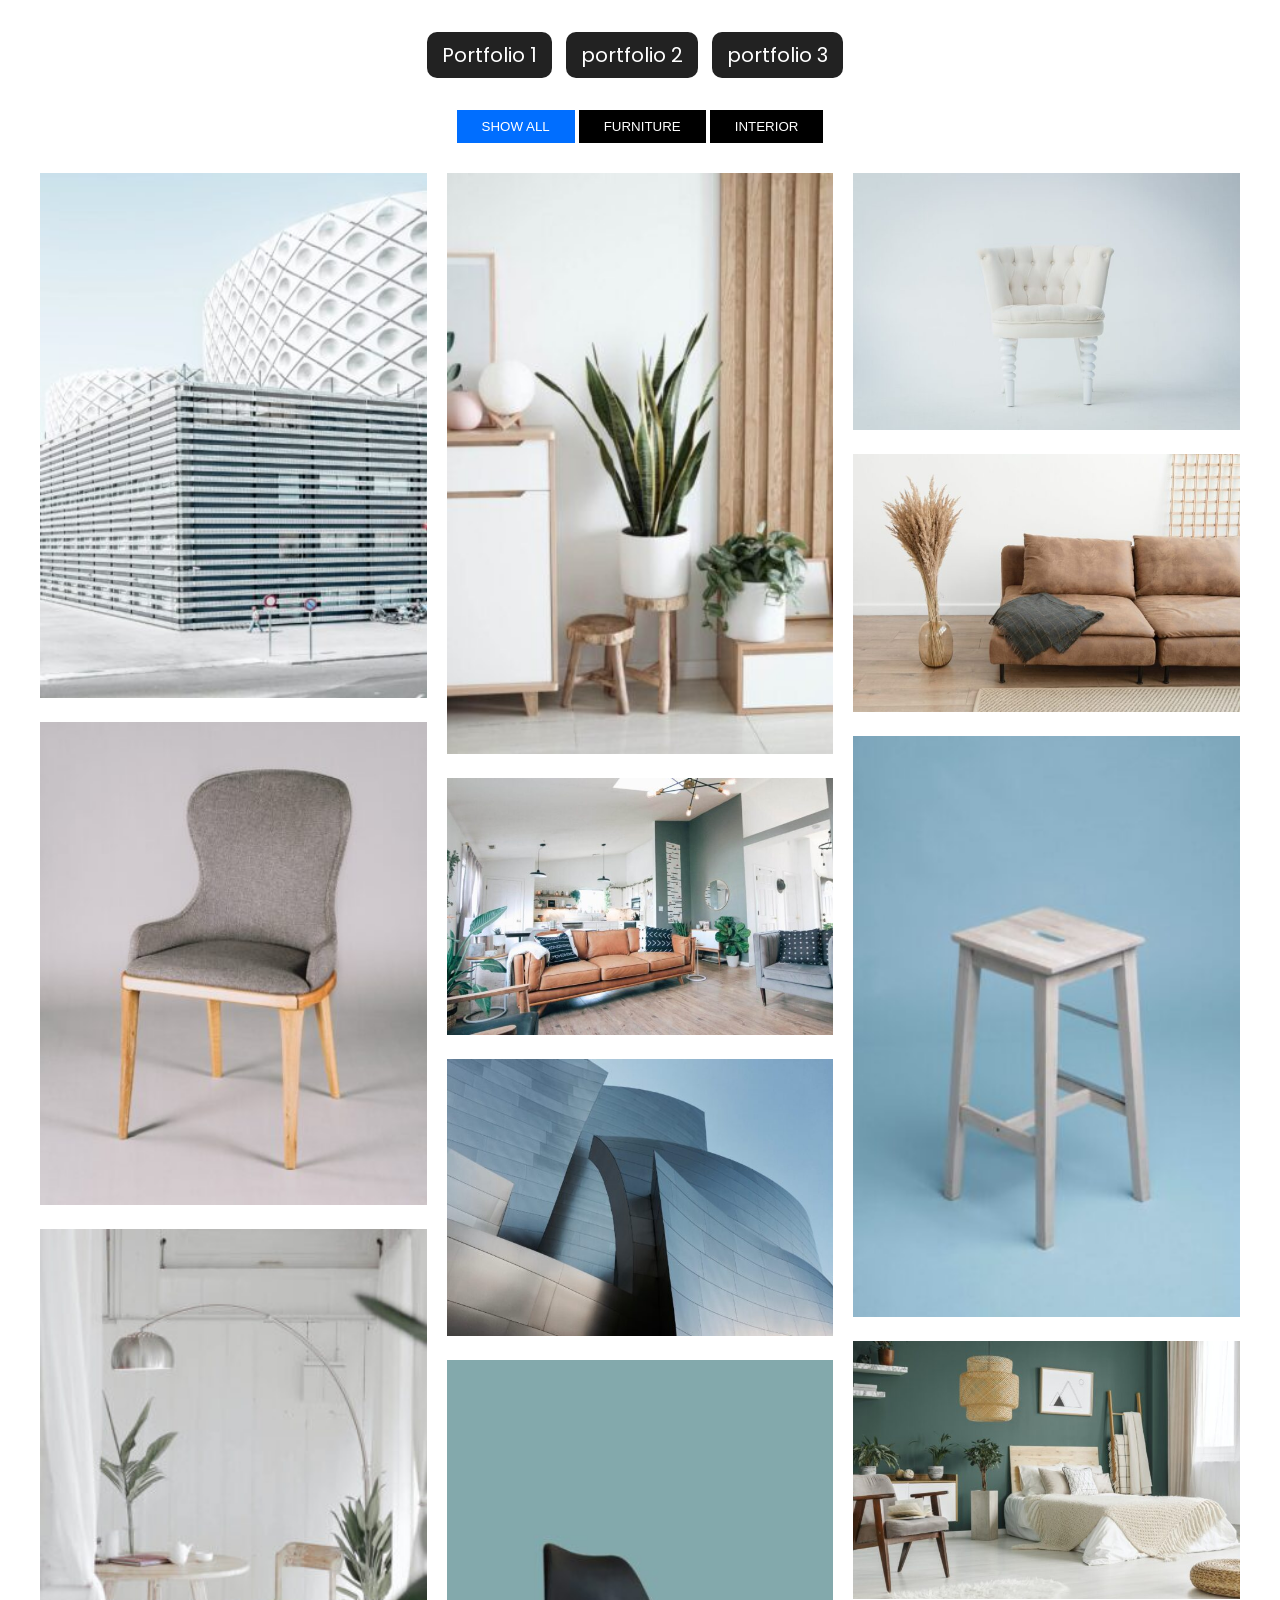
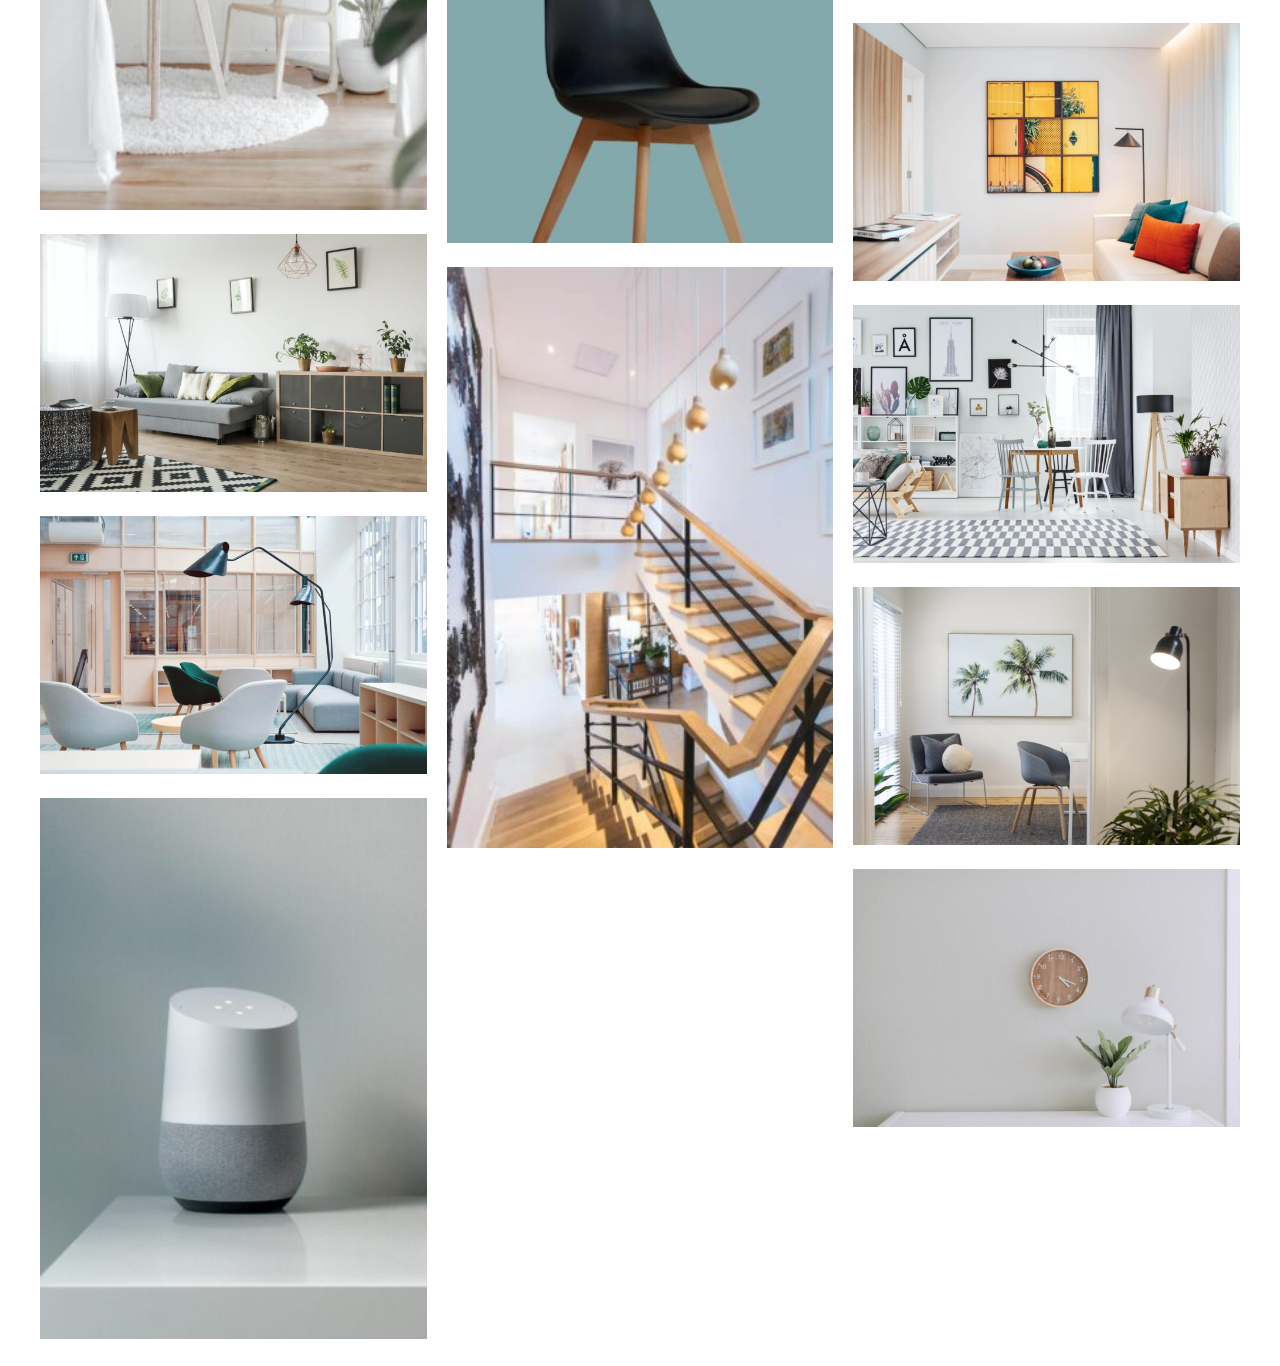
==== commit 0ef70364: "update" ====
--- a/portfolio2.html
+++ b/portfolio2.html
@@ -28,7 +28,7 @@
                 </div>
             </div>
         </div>
-        <div class="row portfolio-active">
+        <div class="row portfolio-active d-flex">
             <div class="col-lg-4 grid-item cat2">
                 <div class="portfolio2__item">
                     <img src="assets/img/img13.jpg" alt="portfolio2" />
--- a/assets/css/style.css
+++ b/assets/css/style.css
@@ -55,7 +55,8 @@
   padding: 0 40px; }
   .portfolio2__item {
     position: relative;
-    overflow: hidden; }
+    overflow: hidden;
+    margin-bottom: 20px; }
     .portfolio2__item img {
       transition: all 0.5s;
       width: 100%; }
@@ -122,6 +123,15 @@
 .portfolio-menu button.active {
   background: #006eff; }
 
+@media only screen and (max-width: 1199px) {
+  .d-flex {
+    display: grid;
+    grid-template-columns: 1fr 1fr; } }
+
+@media only screen and (max-width: 500px) {
+  .d-flex {
+    grid-template-columns: 1fr; } }
+
 .portfolio3 {
   padding-left: 20px; }
   .portfolio3__item {
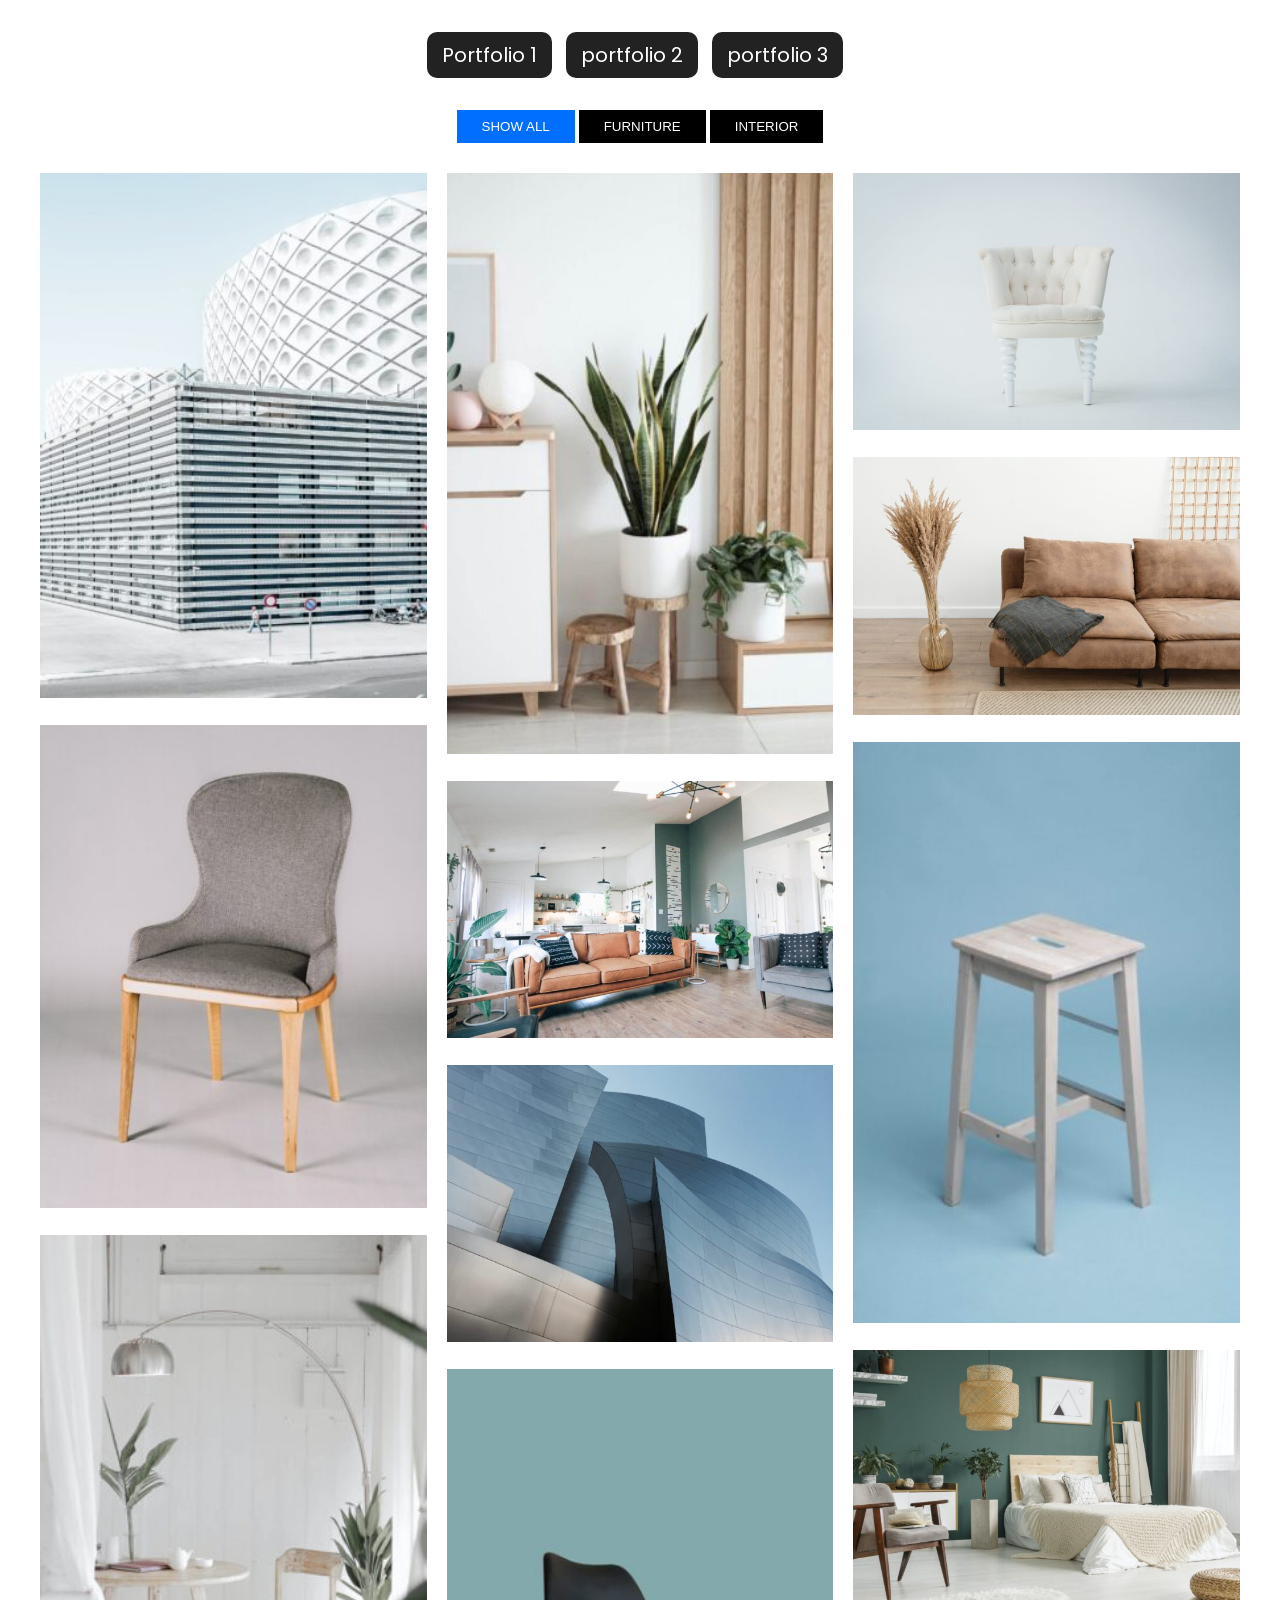
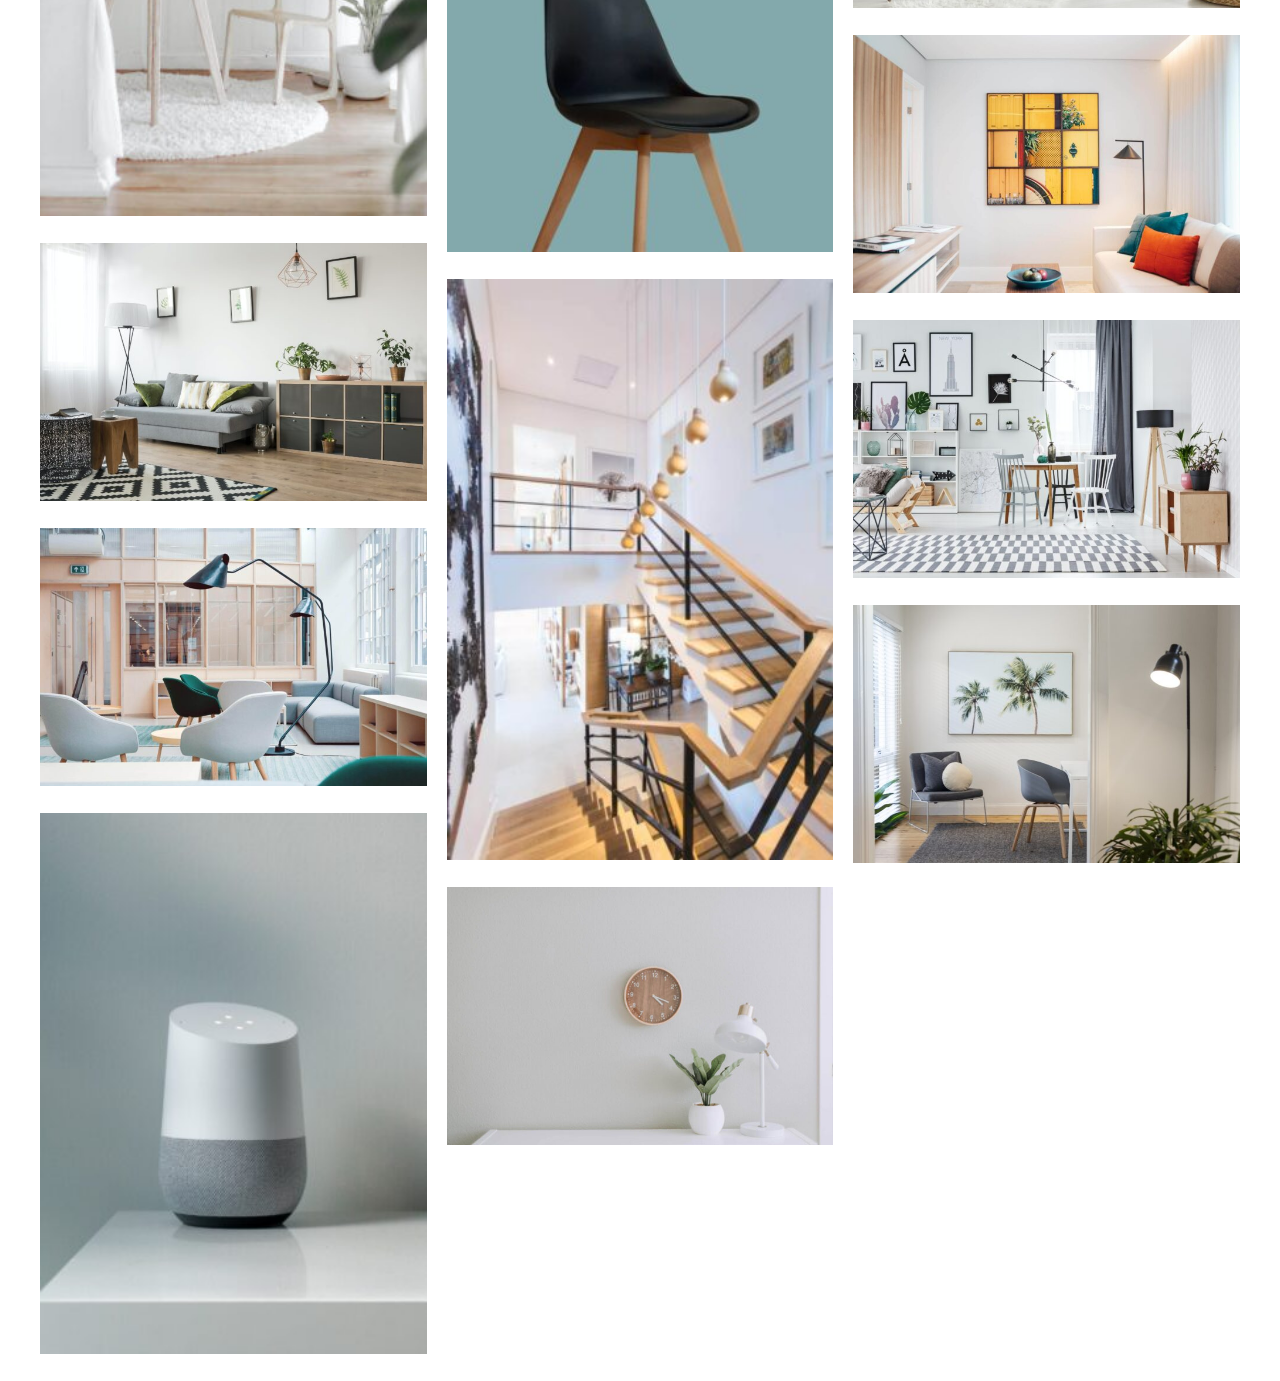
==== commit 712c424b: "check file" ====
--- a/portfolio2.html
+++ b/portfolio2.html
@@ -3,7 +3,7 @@
   <head>
     <meta charset="UTF-8" />
     <meta name="viewport" content="width=device-width, initial-scale=1.0" />
-    <title>portfolio section 2</title>
+    <title>portfolio-2</title>
     <!-- ========== grid css ========== -->
     <link rel="stylesheet" href="assets/css/grid.css" />
     <!-- ========== style css ========== -->
@@ -12,12 +12,14 @@
     <link rel="stylesheet" href="assets/css/justifiedGallery.css" />
   </head>
   <body>
-    <!-- ========== portfolio-2 start =========== -->
+    <!-- ========== header start ========== -->
     <div class="pagination">
       <a href="index.html" class="active">Portfolio 1</a>
       <a href="portfolio2.html">portfolio 2</a>
       <a href="portfolio3.html">portfolio 3</a>
     </div>
+    <!-- ========== header ends ========== -->
+    <!-- ========== portfolio-2 start ========== -->
     <section class="portfolio2">
         <div class="row">
             <div class="col-lg-12">
--- a/assets/css/style.css
+++ b/assets/css/style.css
@@ -126,6 +126,10 @@
 @media only screen and (max-width: 1199px) {
   .d-flex {
     display: grid;
+    grid-template-columns: 1fr 1fr 1fr; } }
+
+@media only screen and (max-width: 767px) {
+  .d-flex {
     grid-template-columns: 1fr 1fr; } }
 
 @media only screen and (max-width: 500px) {
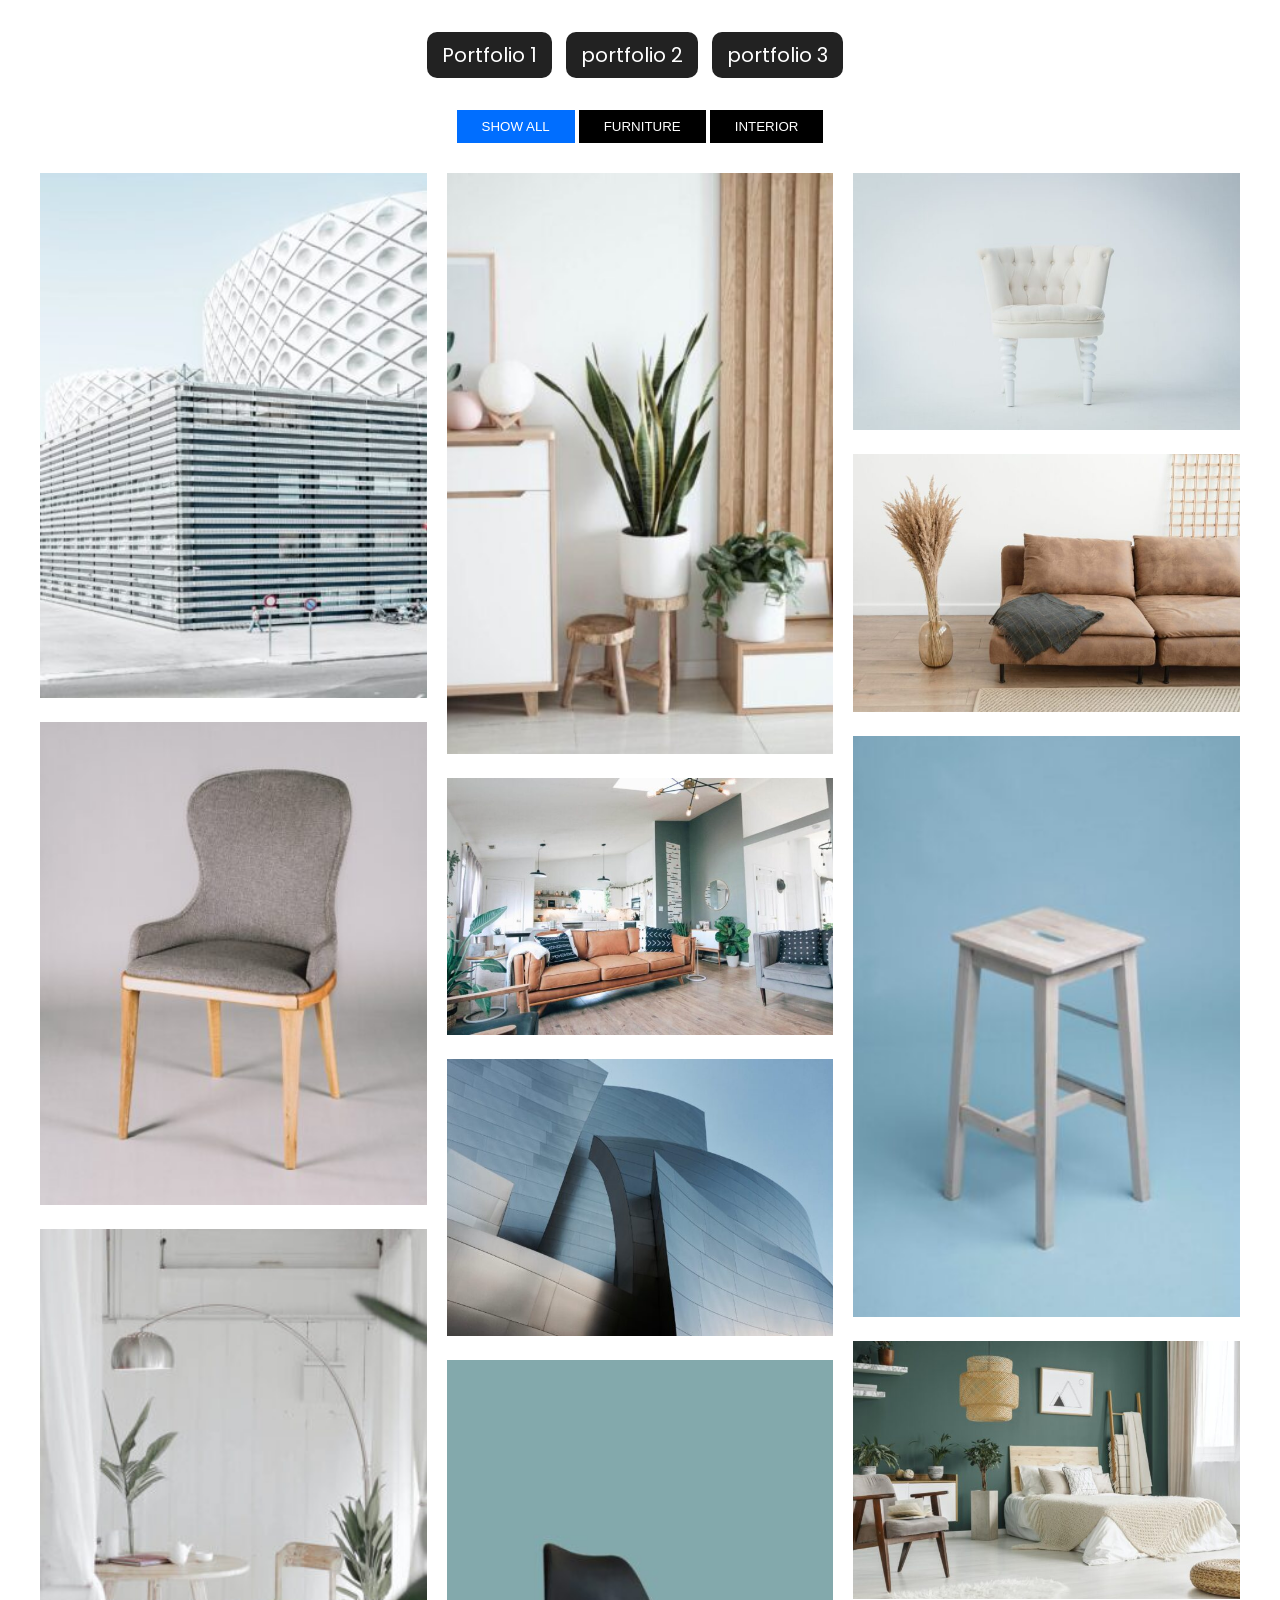
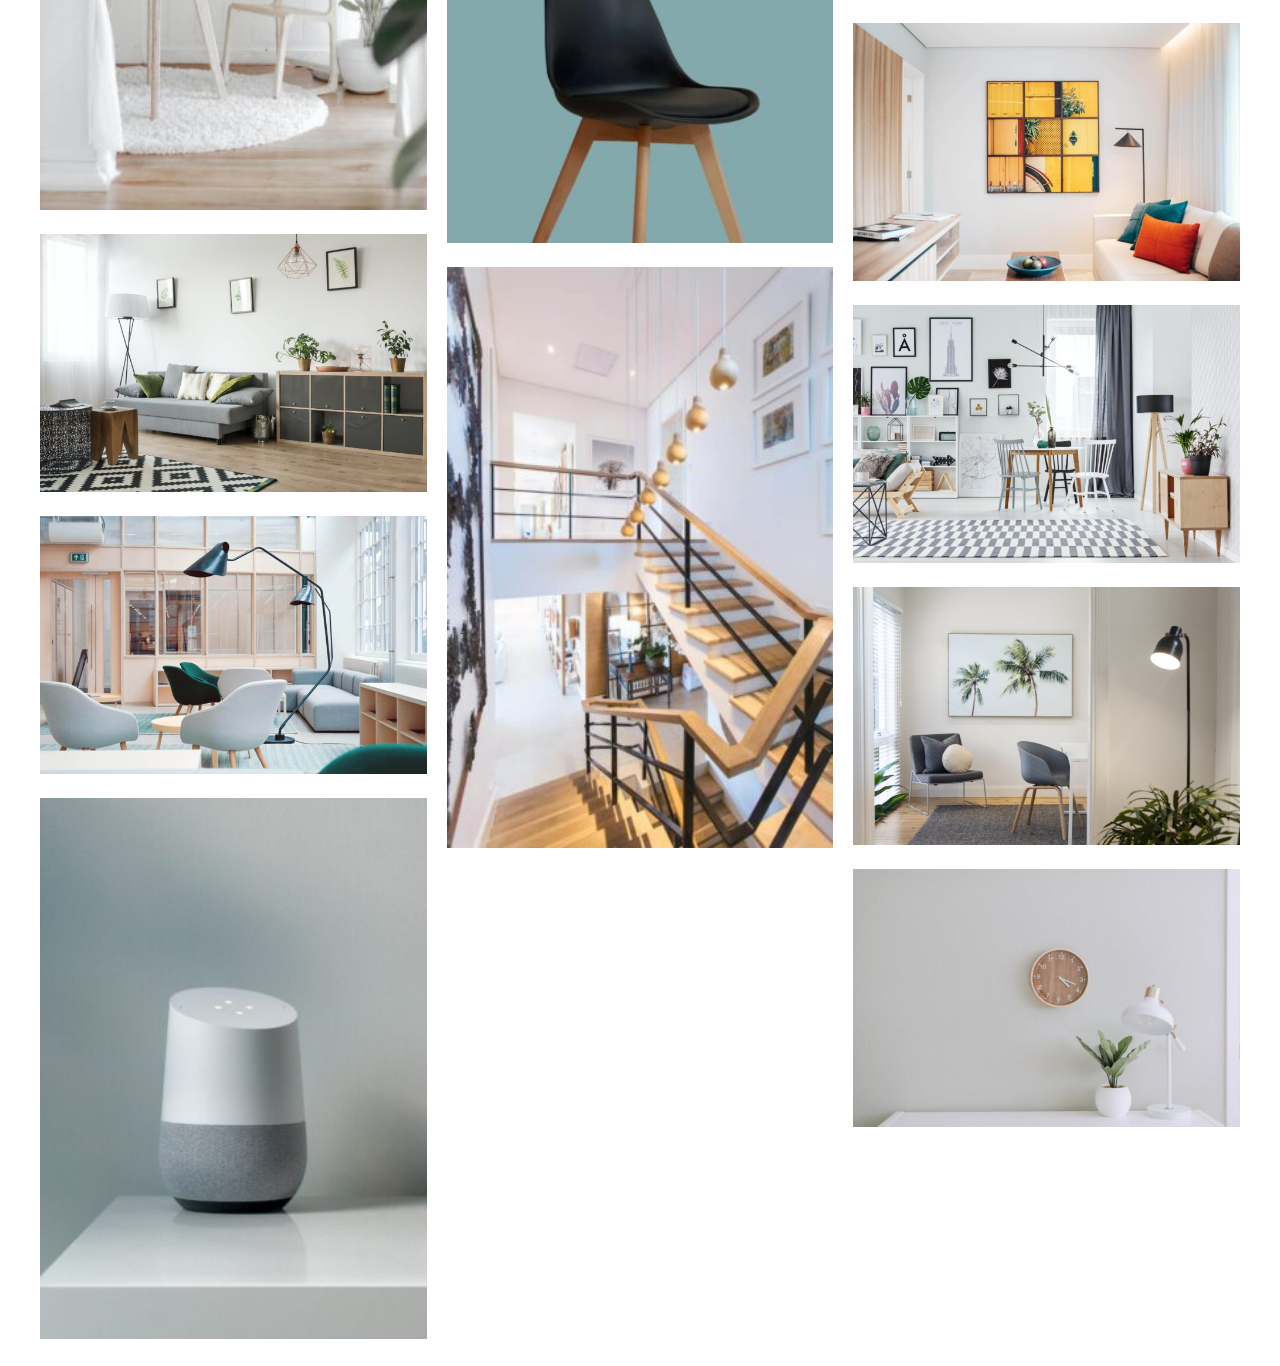
==== commit eb2bc9b7: "fav ico" ====
--- a/portfolio2.html
+++ b/portfolio2.html
@@ -3,6 +3,7 @@
   <head>
     <meta charset="UTF-8" />
     <meta name="viewport" content="width=device-width, initial-scale=1.0" />
+    <link rel="apple-touch-icon" href="icon.png" />
     <title>portfolio-2</title>
     <!-- ========== grid css ========== -->
     <link rel="stylesheet" href="assets/css/grid.css" />
--- a/assets/css/style.css
+++ b/assets/css/style.css
@@ -130,9 +130,9 @@
 
 @media only screen and (max-width: 767px) {
   .d-flex {
-    grid-template-columns: 1fr 1fr; } }
-
-@media only screen and (max-width: 500px) {
+    grid-template-columns: 1fr 1fr 1fr; } }
+
+@media only screen and (max-width: 556px) {
   .d-flex {
     grid-template-columns: 1fr; } }
 
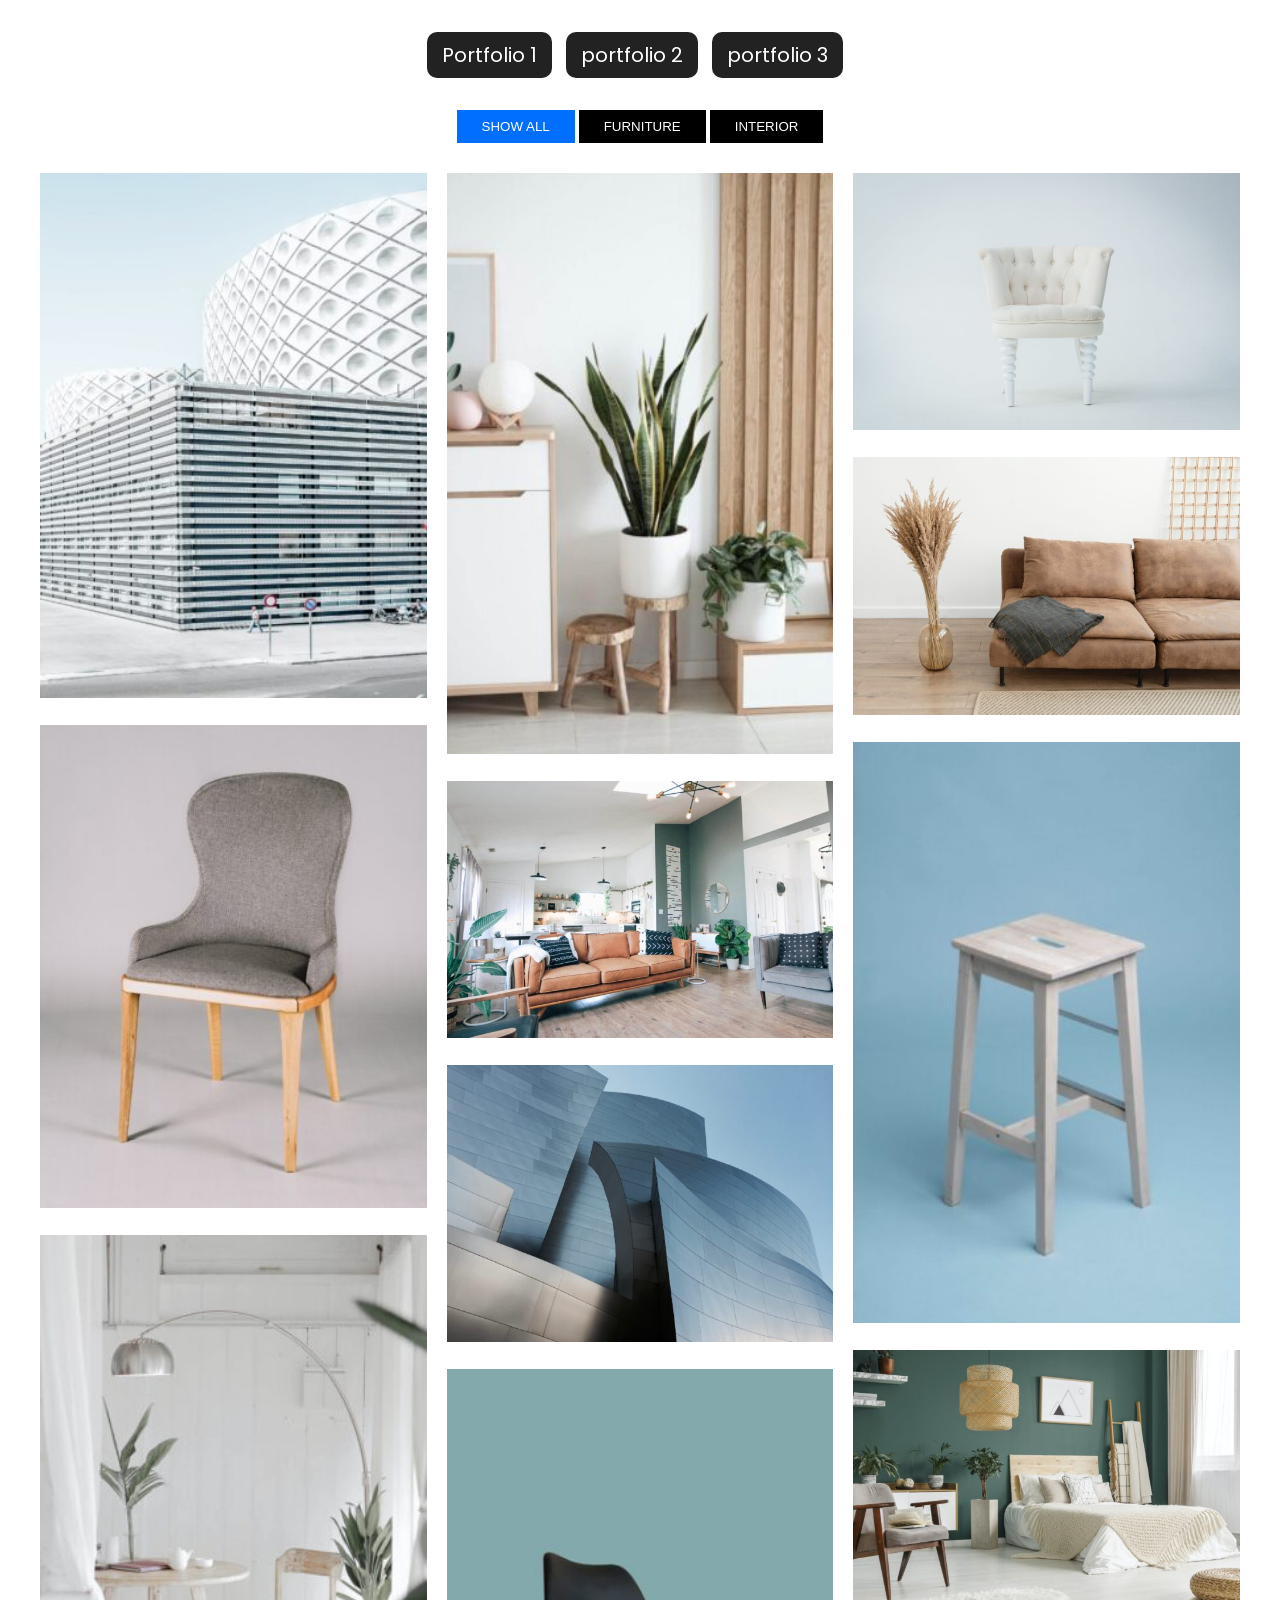
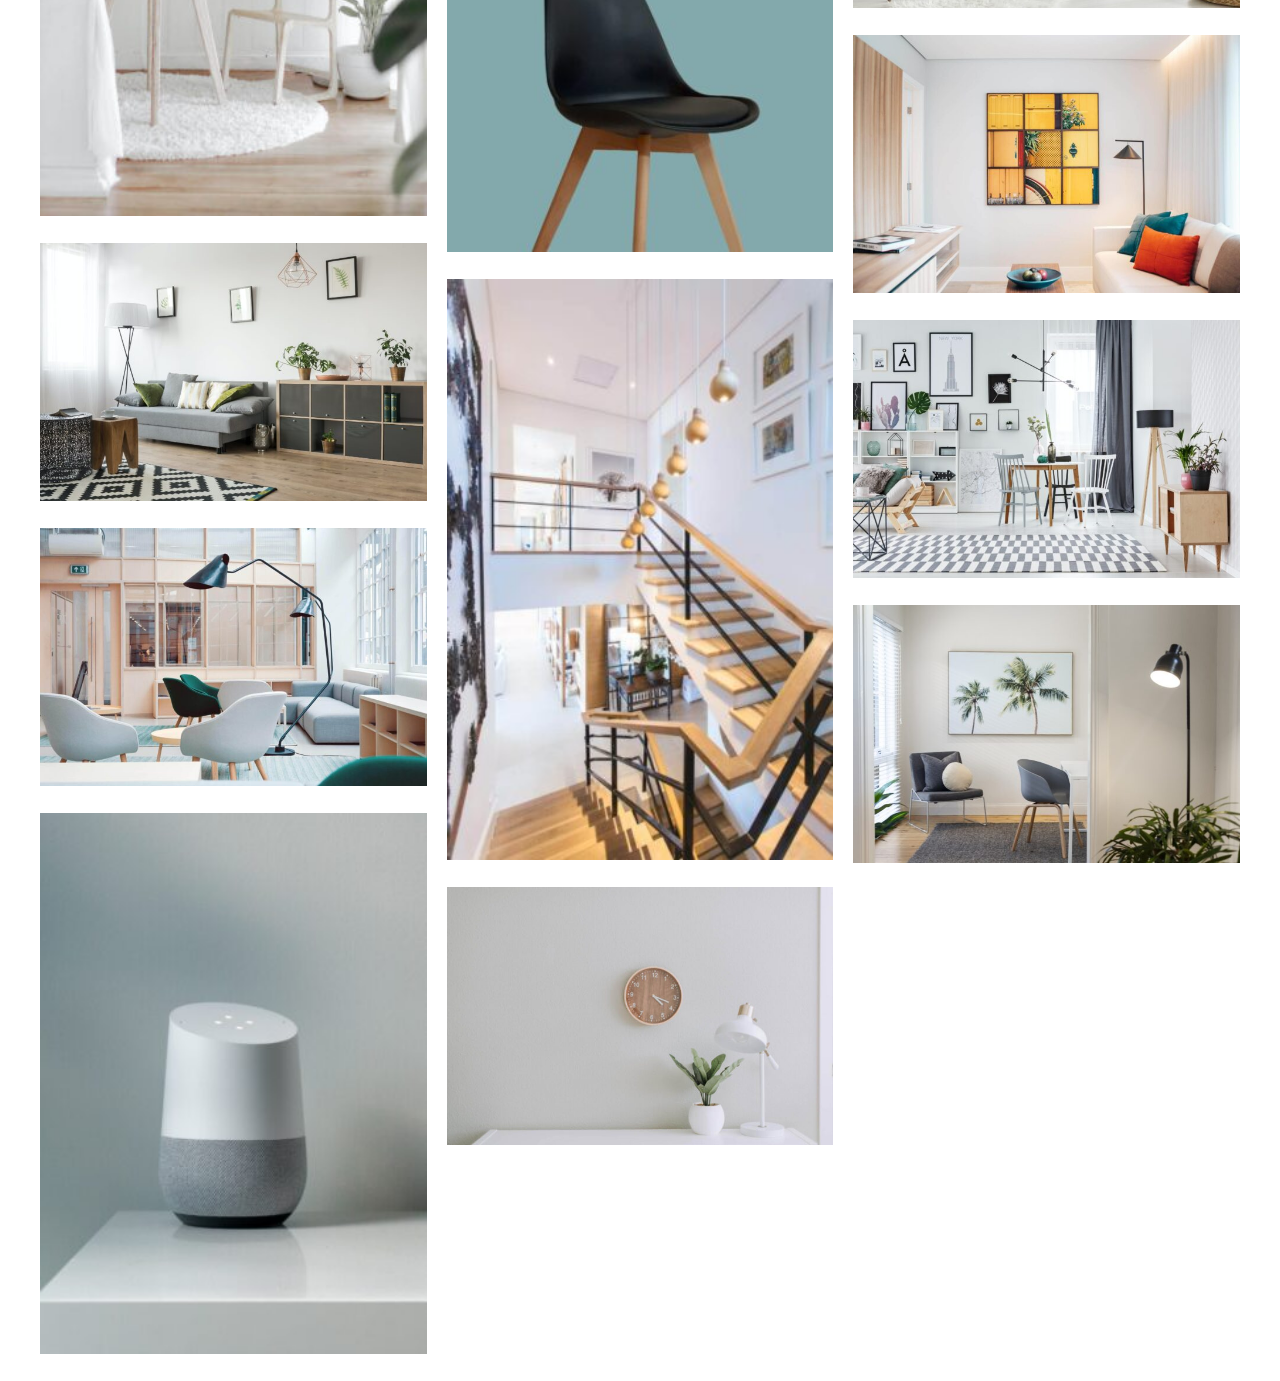
==== commit 198fb533: "check file" ====
--- a/portfolio2.html
+++ b/portfolio2.html
@@ -22,301 +22,339 @@
     <!-- ========== header ends ========== -->
     <!-- ========== portfolio-2 start ========== -->
     <section class="portfolio2">
-        <div class="row">
-            <div class="col-lg-12">
-                <div class="portfolio-menu mb-30">
-                    <button class="active" data-filter="*">show all</button>
-                    <button data-filter=".cat1">Furniture</button>
-                    <button data-filter=".cat2">Interior</button>
-                </div>
-            </div>
-        </div>
-        <div class="row portfolio-active d-flex">
-            <div class="col-lg-4 grid-item cat2">
-                <div class="portfolio2__item">
-                    <img src="assets/img/img13.jpg" alt="portfolio2" />
-                    <div class="portfolio2__item__content">
-                        <div class="portfolio2__item__main">
-                            <div class="portfolio2__item__title">
-                                <h3>Amet Facilisis</h3>
-                                <span>Addison Riley</span>
-                            </div>
-                            <a href="#">view</a>
-                        </div>
-                    </div>
-                </div>
-            </div>
-
-            <div class="col-lg-4 grid-item cat2 cat1">
-                <div class="portfolio2__item">
-                    <img src="assets/img/img7.jpg" alt="portfolio2" />
-                    <div class="portfolio2__item__content">
-                        <div class="portfolio2__item__main">
-                            <div class="portfolio2__item__title">
-                                <h3>Aliquet Lectus</h3>
-                                <span>Reilly Peck</span>
-                            </div>
-                            <a href="#">view</a>
-                        </div>
-                    </div>
-                </div>
-            </div>
-
-            <div class="col-lg-4 grid-item cat1">
-                <div class="portfolio2__item">
-                    <img src="assets/img/img4.jpg" alt="portfolio2" />
-                    <div class="portfolio2__item__content">
-                        <div class="portfolio2__item__main">
-                            <div class="portfolio2__item__title">
-                                <h3>Aliqua Vivamus</h3>
-                                <span>Funiture</span>
-                            </div>
-                            <a href="#">view</a>
-                        </div>
-                    </div>
-                </div>
-            </div>
-
-            <div class="col-lg-4 grid-item cat1">
-                <div class="portfolio2__item">
-                    <img src="assets/img/img8.jpg" alt="portfolio2" />
-                    <div class="portfolio2__item__content">
-                        <div class="portfolio2__item__main">
-                            <div class="portfolio2__item__title">
-                                <h3>Aliqua Vivamus</h3>
-                                <span>Funiture</span>
-                            </div>
-                            <a href="#">view</a>
-                        </div>
-                    </div>
-                </div>
-            </div>
-
-            <div class="col-lg-4 grid-item cat1">
-                <div class="portfolio2__item">
-                    <img src="assets/img/img3.jpg" alt="portfolio2" />
-                    <div class="portfolio2__item__content">
-                        <div class="portfolio2__item__main">
-                            <div class="portfolio2__item__title">
-                                <h3>Aliqua Vivamus</h3>
-                                <span>Funiture</span>
-                            </div>
-                            <a href="#">view</a>
-                        </div>
-                    </div>
-                </div>
-            </div>
-
-            <div class="col-lg-4 grid-item cat1">
-                <div class="portfolio2__item">
-                    <img src="assets/img/img1.jpg" alt="portfolio2" />
-                    <div class="portfolio2__item__content">
-                        <div class="portfolio2__item__main">
-                            <div class="portfolio2__item__title">
-                                <h3>Aliqua Vivamus</h3>
-                                <span>Funiture</span>
-                            </div>
-                            <a href="#">view</a>
-                        </div>
-                    </div>
-                </div>
-            </div>
-
-            <div class="col-lg-4 grid-item cat1">
-                <div class="portfolio2__item">
-                    <img src="assets/img/img9.jpg" alt="portfolio2" />
-                    <div class="portfolio2__item__content">
-                        <div class="portfolio2__item__main">
-                            <div class="portfolio2__item__title">
-                                <h3>Aliqua Vivamus</h3>
-                                <span>Funiture</span>
-                            </div>
-                            <a href="#">view</a>
-                        </div>
-                    </div>
-                </div>
-            </div>
-
-            <div class="col-lg-4 grid-item">
-                <div class="portfolio2__item">
-                    <img src="assets/img/img14.jpg" alt="portfolio2" />
-                    <div class="portfolio2__item__content">
-                        <div class="portfolio2__item__main">
-                            <div class="portfolio2__item__title">
-                                <h3>Aliqua Vivamus</h3>
-                                <span>Funiture</span>
-                            </div>
-                            <a href="#">view</a>
-                        </div>
-                    </div>
-                </div>
-            </div>
-
-            <div class="col-lg-4 grid-item cat1">
-                <div class="portfolio2__item">
-                    <img src="assets/img/img5.jpg" alt="portfolio2" />
-                    <div class="portfolio2__item__content">
-                        <div class="portfolio2__item__main">
-                            <div class="portfolio2__item__title">
-                                <h3>Aliqua Vivamus</h3>
-                                <span>Funiture</span>
-                            </div>
-                            <a href="#">view</a>
-                        </div>
-                    </div>
-                </div>
-            </div>
-
-            <div class="col-lg-4 grid-item cat2">
-                <div class="portfolio2__item">
-                    <img src="assets/img/img2.jpg" alt="portfolio2" />
-                    <div class="portfolio2__item__content">
-                        <div class="portfolio2__item__main">
-                            <div class="portfolio2__item__title">
-                                <h3>Aliqua Vivamus</h3>
-                                <span>Funiture</span>
-                            </div>
-                            <a href="#">view</a>
-                        </div>
-                    </div>
-                </div>
-            </div>
-
-            <div class="col-lg-4 grid-item cat1">
-                <div class="portfolio2__item">
-                    <img src="assets/img/img10.jpg" alt="portfolio2" />
-                    <div class="portfolio2__item__content">
-                        <div class="portfolio2__item__main">
-                            <div class="portfolio2__item__title">
-                                <h3>Aliqua Vivamus</h3>
-                                <span>Funiture</span>
-                            </div>
-                            <a href="#">view</a>
-                        </div>
-                    </div>
-                </div>
-            </div>
-
-            <div class="col-lg-4 grid-item cat1">
-                <div class="portfolio2__item">
-                    <img src="assets/img/img15.jpg" alt="portfolio2" />
-                    <div class="portfolio2__item__content">
-                        <div class="portfolio2__item__main">
-                            <div class="portfolio2__item__title">
-                                <h3>Aliqua Vivamus</h3>
-                                <span>Funiture</span>
-                            </div>
-                            <a href="#">view</a>
-                        </div>
-                    </div>
-                </div>
-            </div>
-
-            <div class="col-lg-4 grid-item cat2">
-                <div class="portfolio2__item">
-                    <img src="assets/img/img16.jpg" alt="portfolio2" />
-                    <div class="portfolio2__item__content">
-                        <div class="portfolio2__item__main">
-                            <div class="portfolio2__item__title">
-                                <h3>Aliqua Vivamus</h3>
-                                <span>Funiture</span>
-                            </div>
-                            <a href="#">view</a>
-                        </div>
-                    </div>
-                </div>
-            </div>
-
-            <div class="col-lg-4 grid-item cat2">
-                <div class="portfolio2__item">
-                    <img src="assets/img/img17.jpg" alt="portfolio2" />
-                    <div class="portfolio2__item__content">
-                        <div class="portfolio2__item__main">
-                            <div class="portfolio2__item__title">
-                                <h3>Aliqua Vivamus</h3>
-                                <span>Funiture</span>
-                            </div>
-                            <a href="#">view</a>
-                        </div>
-                    </div>
-                </div>
-            </div>
-
-            <div class="col-lg-4 grid-item cat2">
-                <div class="portfolio2__item">
-                    <img src="assets/img/img18.jpg" alt="portfolio2" />
-                    <div class="portfolio2__item__content">
-                        <div class="portfolio2__item__main">
-                            <div class="portfolio2__item__title">
-                                <h3>Aliqua Vivamus</h3>
-                                <span>Funiture</span>
-                            </div>
-                            <a href="#">view</a>
-                        </div>
-                    </div>
-                </div>
-            </div>
-
-            <div class="col-lg-4 grid-item cat1">
-                <div class="portfolio2__item">
-                    <img src="assets/img/img19.jpg" alt="portfolio2" />
-                    <div class="portfolio2__item__content">
-                        <div class="portfolio2__item__main">
-                            <div class="portfolio2__item__title">
-                                <h3>Aliqua Vivamus</h3>
-                                <span>Funiture</span>
-                            </div>
-                            <a href="#">view</a>
-                        </div>
-                    </div>
-                </div>
-            </div>
-
-            <div class="col-lg-4 grid-item cat2">
-                <div class="portfolio2__item">
-                    <img src="assets/img/img20.jpg" alt="portfolio2" />
-                    <div class="portfolio2__item__content">
-                        <div class="portfolio2__item__main">
-                            <div class="portfolio2__item__title">
-                                <h3>Aliqua Vivamus</h3>
-                                <span>Funiture</span>
-                            </div>
-                            <a href="#">view</a>
-                        </div>
-                    </div>
-                </div>
-            </div>
-
-            <div class="col-lg-4 grid-item cat2">
-                <div class="portfolio2__item">
-                    <img src="assets/img/img11.jpg" alt="portfolio2" />
-                    <div class="portfolio2__item__content">
-                        <div class="portfolio2__item__main">
-                            <div class="portfolio2__item__title">
-                                <h3>Aliqua Vivamus</h3>
-                                <span>Funiture</span>
-                            </div>
-                            <a href="#">view</a>
-                        </div>
-                    </div>
-                </div>
-            </div>
-
-            <div class="col-lg-4 grid-item">
-                <div class="portfolio2__item">
-                    <img src="assets/img/img12.jpg" alt="portfolio2" />
-                    <div class="portfolio2__item__content">
-                        <div class="portfolio2__item__main">
-                            <div class="portfolio2__item__title">
-                                <h3>Aliqua Vivamus</h3>
-                                <span>Funiture</span>
-                            </div>
-                            <a href="#">view</a>
-                        </div>
-                    </div>
-                </div>
-            </div>
-        </div>
+      <div class="row">
+        <div class="col-lg-12">
+          <div class="portfolio-menu mb-30">
+            <button class="active" data-filter="*">show all</button>
+            <button data-filter=".cat1">Furniture</button>
+            <button data-filter=".cat2">Interior</button>
+          </div>
+        </div>
+      </div>
+      <div class="row portfolio-active d-flex">
+        <!-- ===== portfolio item start ===== -->
+        <div class="col-lg-4 grid-item cat2">
+          <div class="portfolio2__item">
+            <img src="assets/img/img13.jpg" alt="portfolio2" />
+            <div class="portfolio2__item__content">
+              <div class="portfolio2__item__main">
+                <div class="portfolio2__item__title">
+                  <h3>Amet Facilisis</h3>
+                  <span>Addison Riley</span>
+                </div>
+                <a href="#">view</a>
+              </div>
+            </div>
+          </div>
+        </div>
+        <!-- ===== portfolio item ends ===== -->
+
+        <!-- ===== portfolio item start ===== -->
+        <div class="col-lg-4 grid-item cat2 cat1">
+          <div class="portfolio2__item">
+            <img src="assets/img/img7.jpg" alt="portfolio2" />
+            <div class="portfolio2__item__content">
+              <div class="portfolio2__item__main">
+                <div class="portfolio2__item__title">
+                  <h3>Aliquet Lectus</h3>
+                  <span>Reilly Peck</span>
+                </div>
+                <a href="#">view</a>
+              </div>
+            </div>
+          </div>
+        </div>
+        <!-- ===== portfolio item ends ===== -->
+
+        <!-- ===== portfolio item start ===== -->
+        <div class="col-lg-4 grid-item cat1">
+          <div class="portfolio2__item">
+            <img src="assets/img/img4.jpg" alt="portfolio2" />
+            <div class="portfolio2__item__content">
+              <div class="portfolio2__item__main">
+                <div class="portfolio2__item__title">
+                  <h3>Aliqua Vivamus</h3>
+                  <span>Funiture</span>
+                </div>
+                <a href="#">view</a>
+              </div>
+            </div>
+          </div>
+        </div>
+        <!-- ===== portfolio item ends ===== -->
+
+        <!-- ===== portfolio item start ===== -->
+        <div class="col-lg-4 grid-item cat1">
+          <div class="portfolio2__item">
+            <img src="assets/img/img8.jpg" alt="portfolio2" />
+            <div class="portfolio2__item__content">
+              <div class="portfolio2__item__main">
+                <div class="portfolio2__item__title">
+                  <h3>Aliqua Vivamus</h3>
+                  <span>Funiture</span>
+                </div>
+                <a href="#">view</a>
+              </div>
+            </div>
+          </div>
+        </div>
+        <!-- ===== portfolio item ends ===== -->
+
+        <!-- ===== portfolio item start ===== -->
+        <div class="col-lg-4 grid-item cat1">
+          <div class="portfolio2__item">
+            <img src="assets/img/img3.jpg" alt="portfolio2" />
+            <div class="portfolio2__item__content">
+              <div class="portfolio2__item__main">
+                <div class="portfolio2__item__title">
+                  <h3>Aliqua Vivamus</h3>
+                  <span>Funiture</span>
+                </div>
+                <a href="#">view</a>
+              </div>
+            </div>
+          </div>
+        </div>
+        <!-- ===== portfolio item ends ===== -->
+
+        <!-- ===== portfolio item start ===== -->
+        <div class="col-lg-4 grid-item cat1">
+          <div class="portfolio2__item">
+            <img src="assets/img/img1.jpg" alt="portfolio2" />
+            <div class="portfolio2__item__content">
+              <div class="portfolio2__item__main">
+                <div class="portfolio2__item__title">
+                  <h3>Aliqua Vivamus</h3>
+                  <span>Funiture</span>
+                </div>
+                <a href="#">view</a>
+              </div>
+            </div>
+          </div>
+        </div>
+        <!-- ===== portfolio item ends ===== -->
+
+        <!-- ===== portfolio item start ===== -->
+        <div class="col-lg-4 grid-item cat1">
+          <div class="portfolio2__item">
+            <img src="assets/img/img9.jpg" alt="portfolio2" />
+            <div class="portfolio2__item__content">
+              <div class="portfolio2__item__main">
+                <div class="portfolio2__item__title">
+                  <h3>Aliqua Vivamus</h3>
+                  <span>Funiture</span>
+                </div>
+                <a href="#">view</a>
+              </div>
+            </div>
+          </div>
+        </div>
+        <!-- ===== portfolio item ends ===== -->
+
+        <!-- ===== portfolio item start ===== -->
+        <div class="col-lg-4 grid-item">
+          <div class="portfolio2__item">
+            <img src="assets/img/img14.jpg" alt="portfolio2" />
+            <div class="portfolio2__item__content">
+              <div class="portfolio2__item__main">
+                <div class="portfolio2__item__title">
+                  <h3>Aliqua Vivamus</h3>
+                  <span>Funiture</span>
+                </div>
+                <a href="#">view</a>
+              </div>
+            </div>
+          </div>
+        </div>
+        <!-- ===== portfolio item ends ===== -->
+
+        <!-- ===== portfolio item start ===== -->
+        <div class="col-lg-4 grid-item cat1">
+          <div class="portfolio2__item">
+            <img src="assets/img/img5.jpg" alt="portfolio2" />
+            <div class="portfolio2__item__content">
+              <div class="portfolio2__item__main">
+                <div class="portfolio2__item__title">
+                  <h3>Aliqua Vivamus</h3>
+                  <span>Funiture</span>
+                </div>
+                <a href="#">view</a>
+              </div>
+            </div>
+          </div>
+        </div>
+        <!-- ===== portfolio item ends ===== -->
+
+        <!-- ===== portfolio item start ===== -->
+        <div class="col-lg-4 grid-item cat2">
+          <div class="portfolio2__item">
+            <img src="assets/img/img2.jpg" alt="portfolio2" />
+            <div class="portfolio2__item__content">
+              <div class="portfolio2__item__main">
+                <div class="portfolio2__item__title">
+                  <h3>Aliqua Vivamus</h3>
+                  <span>Funiture</span>
+                </div>
+                <a href="#">view</a>
+              </div>
+            </div>
+          </div>
+        </div>
+        <!-- ===== portfolio item ends ===== -->
+
+        <!-- ===== portfolio item start ===== -->
+        <div class="col-lg-4 grid-item cat1">
+          <div class="portfolio2__item">
+            <img src="assets/img/img10.jpg" alt="portfolio2" />
+            <div class="portfolio2__item__content">
+              <div class="portfolio2__item__main">
+                <div class="portfolio2__item__title">
+                  <h3>Aliqua Vivamus</h3>
+                  <span>Funiture</span>
+                </div>
+                <a href="#">view</a>
+              </div>
+            </div>
+          </div>
+        </div>
+        <!-- ===== portfolio item ends ===== -->
+
+        <!-- ===== portfolio item start ===== -->
+        <div class="col-lg-4 grid-item cat1">
+          <div class="portfolio2__item">
+            <img src="assets/img/img15.jpg" alt="portfolio2" />
+            <div class="portfolio2__item__content">
+              <div class="portfolio2__item__main">
+                <div class="portfolio2__item__title">
+                  <h3>Aliqua Vivamus</h3>
+                  <span>Funiture</span>
+                </div>
+                <a href="#">view</a>
+              </div>
+            </div>
+          </div>
+        </div>
+        <!-- ===== portfolio item ends ===== -->
+
+        <!-- ===== portfolio item start ===== -->
+        <div class="col-lg-4 grid-item cat2">
+          <div class="portfolio2__item">
+            <img src="assets/img/img16.jpg" alt="portfolio2" />
+            <div class="portfolio2__item__content">
+              <div class="portfolio2__item__main">
+                <div class="portfolio2__item__title">
+                  <h3>Aliqua Vivamus</h3>
+                  <span>Funiture</span>
+                </div>
+                <a href="#">view</a>
+              </div>
+            </div>
+          </div>
+        </div>
+        <!-- ===== portfolio item ends ===== -->
+
+        <!-- ===== portfolio item start ===== -->
+        <div class="col-lg-4 grid-item cat2">
+          <div class="portfolio2__item">
+            <img src="assets/img/img17.jpg" alt="portfolio2" />
+            <div class="portfolio2__item__content">
+              <div class="portfolio2__item__main">
+                <div class="portfolio2__item__title">
+                  <h3>Aliqua Vivamus</h3>
+                  <span>Funiture</span>
+                </div>
+                <a href="#">view</a>
+              </div>
+            </div>
+          </div>
+        </div>
+        <!-- ===== portfolio item ends ===== -->
+
+        <!-- ===== portfolio item start ===== -->
+        <div class="col-lg-4 grid-item cat2">
+          <div class="portfolio2__item">
+            <img src="assets/img/img18.jpg" alt="portfolio2" />
+            <div class="portfolio2__item__content">
+              <div class="portfolio2__item__main">
+                <div class="portfolio2__item__title">
+                  <h3>Aliqua Vivamus</h3>
+                  <span>Funiture</span>
+                </div>
+                <a href="#">view</a>
+              </div>
+            </div>
+          </div>
+        </div>
+        <!-- ===== portfolio item ends ===== -->
+
+        <!-- ===== portfolio item start ===== -->
+        <div class="col-lg-4 grid-item cat1">
+          <div class="portfolio2__item">
+            <img src="assets/img/img19.jpg" alt="portfolio2" />
+            <div class="portfolio2__item__content">
+              <div class="portfolio2__item__main">
+                <div class="portfolio2__item__title">
+                  <h3>Aliqua Vivamus</h3>
+                  <span>Funiture</span>
+                </div>
+                <a href="#">view</a>
+              </div>
+            </div>
+          </div>
+        </div>
+        <!-- ===== portfolio item ends ===== -->
+
+        <!-- ===== portfolio item start ===== -->
+        <div class="col-lg-4 grid-item cat2">
+          <div class="portfolio2__item">
+            <img src="assets/img/img20.jpg" alt="portfolio2" />
+            <div class="portfolio2__item__content">
+              <div class="portfolio2__item__main">
+                <div class="portfolio2__item__title">
+                  <h3>Aliqua Vivamus</h3>
+                  <span>Funiture</span>
+                </div>
+                <a href="#">view</a>
+              </div>
+            </div>
+          </div>
+        </div>
+        <!-- ===== portfolio item ends ===== -->
+
+        <!-- ===== portfolio item start ===== -->
+        <div class="col-lg-4 grid-item cat2">
+          <div class="portfolio2__item">
+            <img src="assets/img/img11.jpg" alt="portfolio2" />
+            <div class="portfolio2__item__content">
+              <div class="portfolio2__item__main">
+                <div class="portfolio2__item__title">
+                  <h3>Aliqua Vivamus</h3>
+                  <span>Funiture</span>
+                </div>
+                <a href="#">view</a>
+              </div>
+            </div>
+          </div>
+        </div>
+        <!-- ===== portfolio item ends ===== -->
+
+        <!-- ===== portfolio item start ===== -->
+        <div class="col-lg-4 grid-item">
+          <div class="portfolio2__item">
+            <img src="assets/img/img12.jpg" alt="portfolio2" />
+            <div class="portfolio2__item__content">
+              <div class="portfolio2__item__main">
+                <div class="portfolio2__item__title">
+                  <h3>Aliqua Vivamus</h3>
+                  <span>Funiture</span>
+                </div>
+                <a href="#">view</a>
+              </div>
+            </div>
+          </div>
+        </div>
+        <!-- ===== portfolio item ends ===== -->
+      </div>
     </section>
     <!-- ========== Portfolio-2 end ========== -->
 
